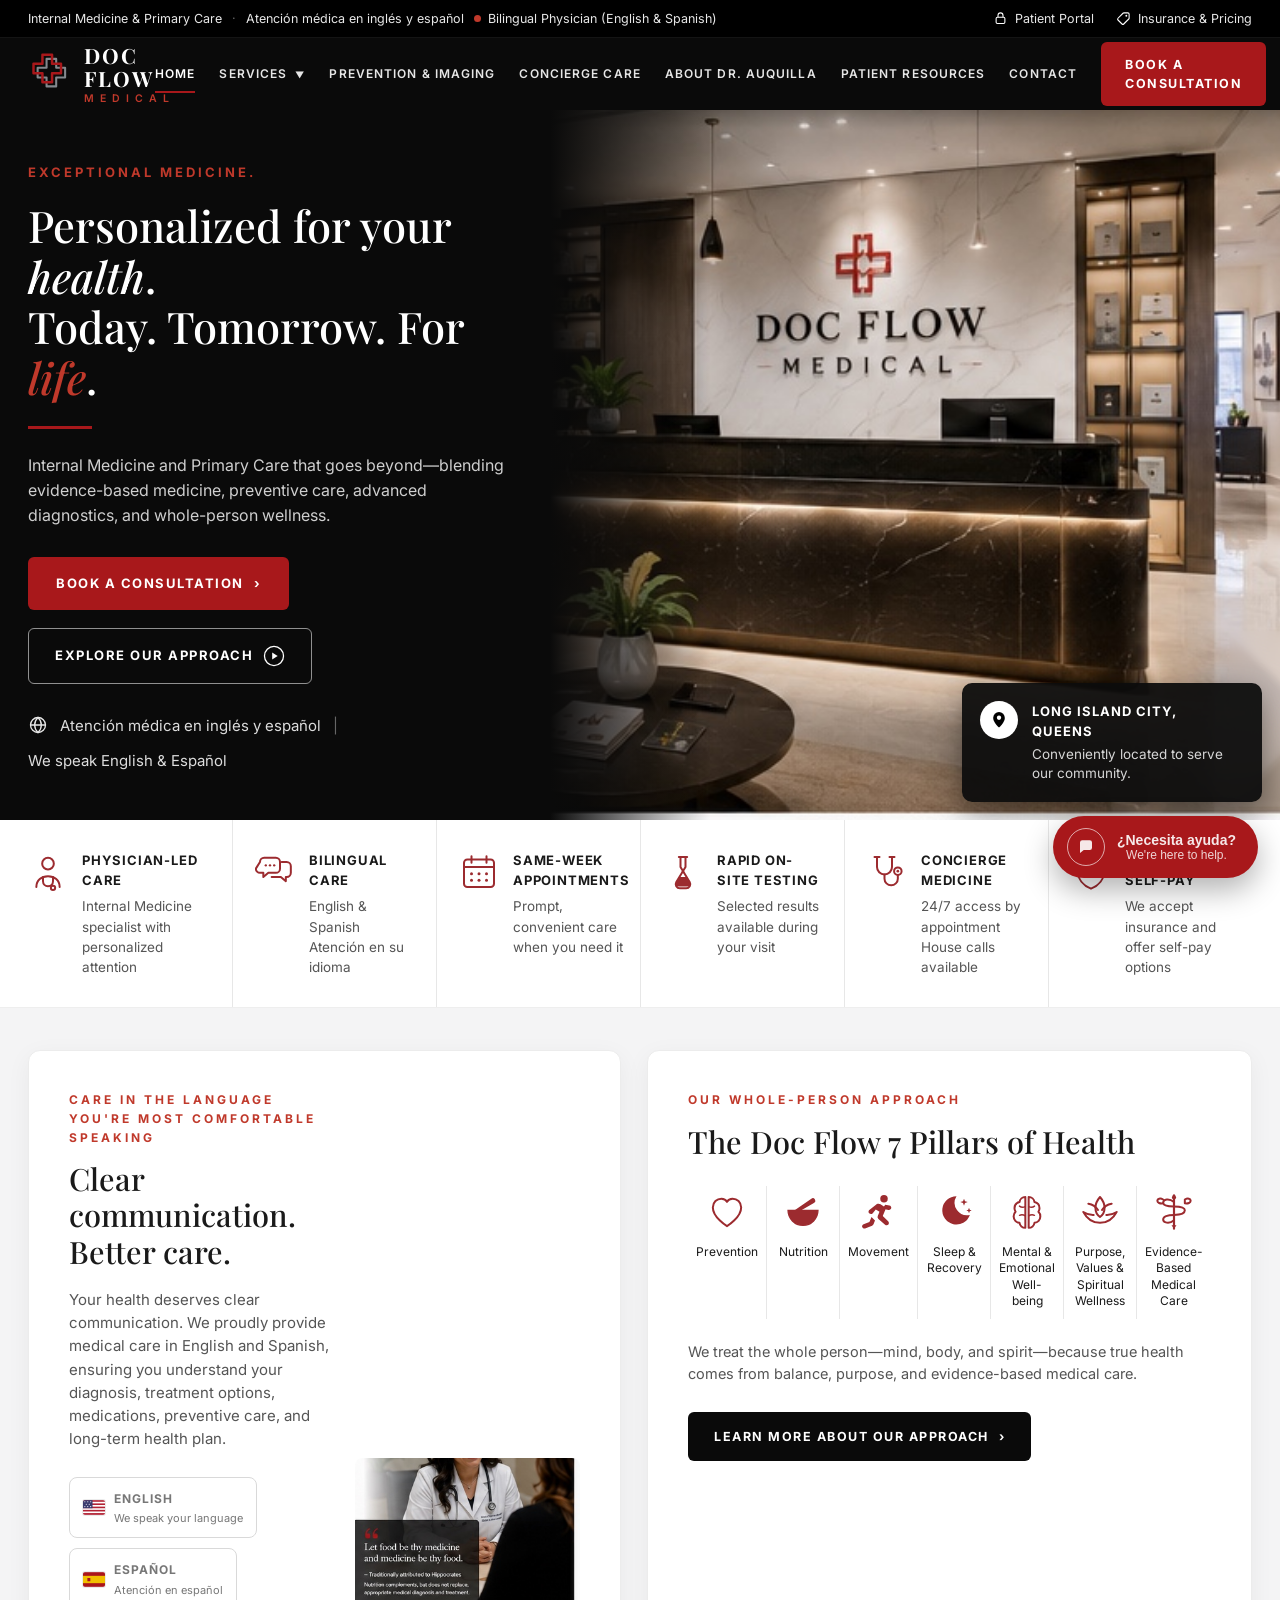
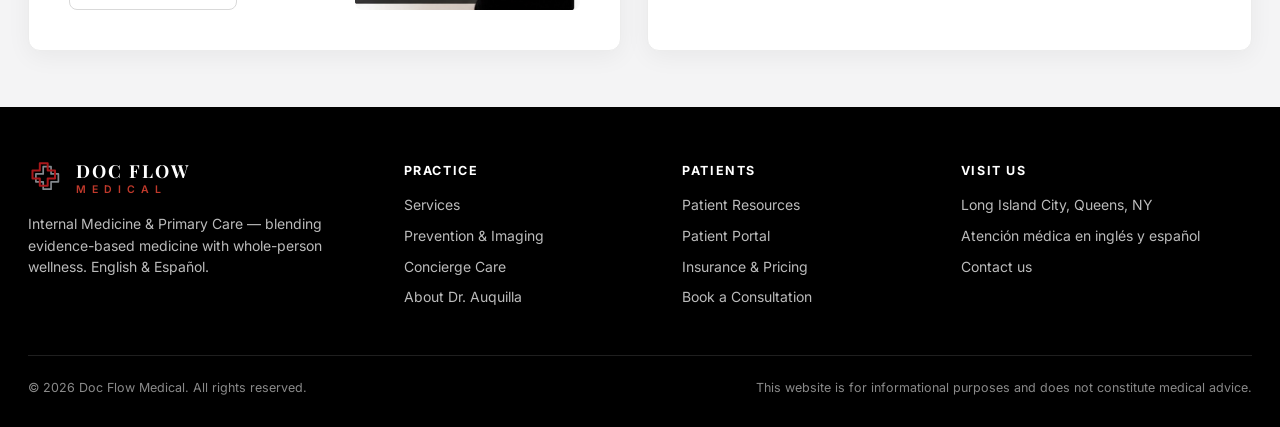
==== index.html @ 83863604 "Doc Flow Medical website: homepage, 6 inner pages, SVG/PNG assets, render.yaml Co-Authored-By: Claud" ====
<!DOCTYPE html>
<html lang="en">
<head>
  <meta charset="UTF-8">
  <meta name="viewport" content="width=device-width, initial-scale=1.0">
  <title>Doc Flow Medical — Internal Medicine &amp; Primary Care | Long Island City, Queens</title>
  <meta name="description" content="Internal Medicine and Primary Care that goes beyond — blending evidence-based medicine, preventive care, advanced diagnostics, and whole-person wellness. English & Español.">
  <link rel="icon" type="image/svg+xml" href="assets/logo-mark.svg">
  <link rel="preconnect" href="https://fonts.googleapis.com">
  <link rel="preconnect" href="https://fonts.gstatic.com" crossorigin>
  <link href="https://fonts.googleapis.com/css2?family=Playfair+Display:ital,wght@0,500;0,600;0,700;1,500;1,600&family=Inter:wght@400;500;600;700&display=swap" rel="stylesheet">
  <link rel="stylesheet" href="css/styles.css">
</head>
<body>

  <!-- Utility bar -->
  <div class="utility-bar">
    <div class="container">
      <div class="utility-left">
        <span>Internal Medicine &amp; Primary Care</span>
        <span class="dot-sep">·</span>
        <span>Atención médica en inglés y español</span>
        <span class="badge-dot">Bilingual Physician (English &amp; Spanish)</span>
      </div>
      <div class="utility-right">
        <a href="patient-resources.html"><img src="assets/ui/icon-lock.svg" alt=""> Patient Portal</a>
        <a href="patient-resources.html#insurance"><img src="assets/ui/icon-tag.svg" alt=""> Insurance &amp; Pricing</a>
      </div>
    </div>
  </div>

  <!-- Header -->
  <header class="site-header">
    <div class="container">
      <a class="brand" href="index.html">
        <img src="assets/logo-mark.svg" alt="Doc Flow Medical logo">
        <span class="brand-text">
          <span class="brand-name">DOC FLOW</span>
          <span class="brand-sub">MEDICAL</span>
        </span>
      </a>
      <nav class="main-nav">
        <a href="index.html" class="active">Home</a>
        <a href="services.html">Services <span class="caret">▼</span></a>
        <a href="prevention-imaging.html">Prevention &amp; Imaging</a>
        <a href="concierge-care.html">Concierge Care</a>
        <a href="about.html">About Dr. Auquilla</a>
        <a href="patient-resources.html">Patient Resources</a>
        <a href="contact.html">Contact</a>
      </nav>
      <a href="contact.html" class="btn btn-red btn-nav">Book a Consultation</a>
      <button class="nav-toggle" aria-label="Menu">☰</button>
    </div>
  </header>

  <!-- Hero -->
  <section class="hero">
    <div class="hero-inner">
      <div class="hero-copy">
        <p class="eyebrow">Exceptional Medicine.</p>
        <h1>Personalized for your<br><em>health</em>.<br>Today. Tomorrow. For <span class="accent">life</span>.</h1>
        <div class="hero-rule"></div>
        <p class="hero-sub">Internal Medicine and Primary Care that goes beyond—blending evidence-based medicine, preventive care, advanced diagnostics, and whole-person wellness.</p>
        <div class="hero-ctas">
          <a href="contact.html" class="btn btn-red">Book a Consultation <span>›</span></a>
          <a href="about.html" class="btn btn-outline">Explore Our Approach <img src="assets/ui/icon-play.svg" alt=""></a>
        </div>
        <div class="hero-lang">
          <img src="assets/ui/icon-globe.svg" alt="">
          <span>Atención médica en inglés y español</span>
          <span class="bar">|</span>
          <span>We speak English &amp; Español</span>
        </div>
      </div>
      <div class="hero-media">
        <img class="hero-photo" src="assets/img/hero-lobby.png" alt="Doc Flow Medical office lobby in Long Island City">
        <div class="location-card">
          <span class="pin"><img src="assets/ui/icon-pin.svg" alt=""></span>
          <span>
            <strong>Long Island City, Queens</strong>
            <p>Conveniently located to serve our community.</p>
          </span>
        </div>
      </div>
    </div>
  </section>

  <!-- Feature strip -->
  <section class="features">
    <div class="container">
      <div class="feature">
        <img src="assets/icons/icon-physician.svg" alt="">
        <div><h3>Physician-Led Care</h3><p>Internal Medicine specialist with personalized attention</p></div>
      </div>
      <div class="feature">
        <img src="assets/icons/icon-bilingual.svg" alt="">
        <div><h3>Bilingual Care</h3><p>English &amp; Spanish<br>Atención en su idioma</p></div>
      </div>
      <div class="feature">
        <img src="assets/icons/icon-calendar.svg" alt="">
        <div><h3>Same-Week Appointments</h3><p>Prompt, convenient care when you need it</p></div>
      </div>
      <div class="feature">
        <img src="assets/icons/icon-flask.svg" alt="">
        <div><h3>Rapid On-Site Testing</h3><p>Selected results available during your visit</p></div>
      </div>
      <div class="feature">
        <img src="assets/icons/icon-concierge.svg" alt="">
        <div><h3>Concierge Medicine</h3><p>24/7 access by appointment<br>House calls available</p></div>
      </div>
      <div class="feature">
        <img src="assets/icons/icon-shield.svg" alt="">
        <div><h3>Insurance &amp; Self-Pay</h3><p>We accept insurance and offer self-pay options</p></div>
      </div>
    </div>
  </section>

  <!-- Cards -->
  <section class="cards">
    <div class="container">

      <div class="card card-lang">
        <div class="col-text">
          <p class="eyebrow">Care in the Language You're Most Comfortable Speaking</p>
          <h2>Clear communication.<br>Better care.</h2>
          <p class="lead">Your health deserves clear communication. We proudly provide medical care in English and Spanish, ensuring you understand your diagnosis, treatment options, medications, preventive care, and long-term health plan.</p>
          <div class="lang-buttons">
            <a class="lang-btn" href="contact.html">
              <img src="assets/flags/flag-us.svg" alt="US flag">
              <span><strong>English</strong><span>We speak your language</span></span>
            </a>
            <a class="lang-btn" href="contact.html">
              <img src="assets/flags/flag-es.svg" alt="Spanish flag">
              <span><strong>Español</strong><span>Atención en español</span></span>
            </a>
          </div>
        </div>
        <div class="col-media">
          <img src="assets/img/consultation.png" alt="Bilingual physician consulting with a patient — “Let food be thy medicine and medicine be thy food.”">
        </div>
      </div>

      <div class="card card-pillars">
        <p class="eyebrow">Our Whole-Person Approach</p>
        <h2>The Doc Flow 7 Pillars of Health</h2>
        <div class="pillars-row">
          <div class="pillar"><img src="assets/pillars/pillar-prevention.svg" alt=""><span>Prevention</span></div>
          <div class="pillar"><img src="assets/pillars/pillar-nutrition.svg" alt=""><span>Nutrition</span></div>
          <div class="pillar"><img src="assets/pillars/pillar-movement.svg" alt=""><span>Movement</span></div>
          <div class="pillar"><img src="assets/pillars/pillar-sleep.svg" alt=""><span>Sleep &amp; Recovery</span></div>
          <div class="pillar"><img src="assets/pillars/pillar-mental.svg" alt=""><span>Mental &amp; Emotional Well-being</span></div>
          <div class="pillar"><img src="assets/pillars/pillar-purpose.svg" alt=""><span>Purpose, Values &amp; Spiritual Wellness</span></div>
          <div class="pillar"><img src="assets/pillars/pillar-evidence.svg" alt=""><span>Evidence-Based Medical Care</span></div>
        </div>
        <p class="body">We treat the whole person—mind, body, and spirit—because true health comes from balance, purpose, and evidence-based medical care.</p>
        <a href="about.html" class="btn btn-dark">Learn More About Our Approach <span>›</span></a>
      </div>

    </div>
  </section>

  <!-- Footer -->
  <footer class="site-footer">
    <div class="container">
      <div class="footer-grid">
        <div>
          <a class="brand" href="index.html" style="margin-bottom:16px">
            <img src="assets/logo-mark.svg" alt="" style="width:36px;height:36px">
            <span class="brand-text">
              <span class="brand-name">DOC FLOW</span>
              <span class="brand-sub">MEDICAL</span>
            </span>
          </a>
          <p style="margin-top:14px;max-width:300px">Internal Medicine &amp; Primary Care — blending evidence-based medicine with whole-person wellness. English &amp; Español.</p>
        </div>
        <div>
          <h4>Practice</h4>
          <ul>
            <li><a href="services.html">Services</a></li>
            <li><a href="prevention-imaging.html">Prevention &amp; Imaging</a></li>
            <li><a href="concierge-care.html">Concierge Care</a></li>
            <li><a href="about.html">About Dr. Auquilla</a></li>
          </ul>
        </div>
        <div>
          <h4>Patients</h4>
          <ul>
            <li><a href="patient-resources.html">Patient Resources</a></li>
            <li><a href="patient-resources.html">Patient Portal</a></li>
            <li><a href="patient-resources.html#insurance">Insurance &amp; Pricing</a></li>
            <li><a href="contact.html">Book a Consultation</a></li>
          </ul>
        </div>
        <div>
          <h4>Visit Us</h4>
          <ul>
            <li>Long Island City, Queens, NY</li>
            <li>Atención médica en inglés y español</li>
            <li><a href="contact.html">Contact us</a></li>
          </ul>
        </div>
      </div>
      <div class="footer-note">
        <span>© 2026 Doc Flow Medical. All rights reserved.</span>
        <span>This website is for informational purposes and does not constitute medical advice.</span>
      </div>
    </div>
  </footer>

  <!-- Chat widget -->
  <button class="chat-widget" aria-label="Chat with us">
    <span class="bubble"><img src="assets/ui/icon-chat.svg" alt=""></span>
    <span><strong>¿Necesita ayuda?</strong><span>We're here to help.</span></span>
  </button>

  <script src="js/main.js"></script>
</body>
</html>
---- css/styles.css ----
/* ============ Doc Flow Medical ============ */
:root {
  --red: #a8181b;
  --red-bright: #c0392b;
  --red-deep: #8e1518;
  --crimson: #9c2b2f;
  --black: #0a0a0a;
  --ink: #1a1a1a;
  --gray-700: #444;
  --gray-600: #555;
  --gray-500: #777;
  --gray-300: #d9d9d9;
  --gray-100: #f4f4f5;
  --white: #ffffff;
  --serif: "Playfair Display", Georgia, "Times New Roman", serif;
  --sans: "Inter", "Helvetica Neue", Arial, sans-serif;
}

* { margin: 0; padding: 0; box-sizing: border-box; }
html { scroll-behavior: smooth; }
body { font-family: var(--sans); color: var(--ink); background: var(--white); font-size: 16px; line-height: 1.55; }
img { display: block; max-width: 100%; }
a { text-decoration: none; color: inherit; }
ul { list-style: none; }
.container { max-width: 1480px; margin: 0 auto; padding: 0 28px; }

/* ---------- Utility bar ---------- */
.utility-bar { background: #000; color: #e8e8e8; font-size: 12.5px; border-bottom: 1px solid rgba(255,255,255,.08); }
.utility-bar .container { display: flex; justify-content: space-between; align-items: center; min-height: 37px; gap: 16px; }
.utility-left { display: flex; align-items: center; gap: 10px; flex-wrap: wrap; }
.utility-left .dot-sep { color: #666; }
.badge-dot { display: inline-flex; align-items: center; gap: 7px; }
.badge-dot::before { content: ""; width: 7px; height: 7px; border-radius: 50%; background: var(--red-bright); }
.utility-right { display: flex; align-items: center; gap: 22px; white-space: nowrap; }
.utility-right a { display: inline-flex; align-items: center; gap: 7px; color: #e8e8e8; }
.utility-right a:hover { color: #fff; }
.utility-right img, .utility-left img { width: 15px; height: 15px; filter: invert(1); }

/* ---------- Header / nav ---------- */
.site-header { background: var(--black); color: #fff; position: sticky; top: 0; z-index: 100; }
.site-header .container { display: flex; align-items: center; justify-content: space-between; gap: 24px; min-height: 72px; }
.brand { display: flex; align-items: center; gap: 12px; }
.brand img { width: 44px; height: 44px; }
.brand-text { line-height: 1.1; }
.brand-name { display: block; font-family: var(--serif); font-weight: 700; font-size: 21px; letter-spacing: 2px; color: #fff; }
.brand-sub { display: block; font-size: 10.5px; letter-spacing: 6px; color: var(--red-bright); font-weight: 600; margin-top: 3px; }
.main-nav { display: flex; align-items: center; gap: 24px; }
.main-nav a { font-size: 12px; font-weight: 600; letter-spacing: 1.1px; color: #e6e6e6; text-transform: uppercase; padding: 8px 0; position: relative; white-space: nowrap; }
.main-nav a:hover { color: #fff; }
.main-nav a.active { color: #fff; }
.main-nav a.active::after { content: ""; position: absolute; left: 0; right: 0; bottom: -2px; height: 2.5px; background: var(--red); }
.main-nav .caret { font-size: 9px; margin-left: 4px; }
.btn { display: inline-flex; align-items: center; justify-content: center; gap: 10px; font-family: var(--sans); font-weight: 700; letter-spacing: 1.5px; text-transform: uppercase; font-size: 13px; cursor: pointer; border: none; transition: background .18s, color .18s, border-color .18s; }
.btn-red { background: var(--red); color: #fff; padding: 16px 28px; border-radius: 6px; }
.btn-red:hover { background: var(--red-deep); }
.btn-nav { padding: 13px 24px; border-radius: 6px; font-size: 12.5px; }
.nav-toggle { display: none; background: none; border: 0; color: #fff; font-size: 26px; cursor: pointer; }

/* ---------- Hero ---------- */
.hero { background: var(--black); color: #fff; position: relative; overflow: hidden; }
.hero-inner { display: grid; grid-template-columns: minmax(430px, 43%) 1fr; align-items: stretch; }
.hero-copy { padding: 52px 20px 48px 28px; max-width: 640px; margin-left: auto; width: 100%; }
.eyebrow { font-size: 13px; font-weight: 700; letter-spacing: 3px; color: var(--red-bright); text-transform: uppercase; margin-bottom: 18px; }
.hero h1 { font-family: var(--serif); font-weight: 500; font-size: clamp(34px, 3.4vw, 50px); line-height: 1.16; color: #fff; }
.hero h1 em { font-style: italic; }
.hero h1 .accent { color: var(--red-bright); font-style: italic; }
.hero-rule { width: 64px; height: 3px; background: var(--red); margin: 24px 0; }
.hero-sub { color: #cfcfcf; font-size: 16px; max-width: 480px; margin-bottom: 30px; }
.hero-ctas { display: flex; gap: 18px; flex-wrap: wrap; margin-bottom: 30px; }
.btn-outline { background: transparent; color: #fff; border: 1.5px solid rgba(255,255,255,.55); padding: 16px 26px; border-radius: 6px; }
.btn-outline:hover { border-color: #fff; background: rgba(255,255,255,.06); }
.btn-outline img { width: 22px; height: 22px; filter: invert(1); }
.hero-lang { display: flex; align-items: center; gap: 12px; color: #ddd; font-size: 15px; flex-wrap: wrap; }
.hero-lang img { width: 20px; height: 20px; filter: invert(1); opacity: .9; }
.hero-lang .bar { color: #666; }
.hero-media { position: relative; min-height: 430px; }
.hero-media img.hero-photo { position: absolute; inset: 0; width: 100%; height: 100%; object-fit: cover; object-position: center; }
.hero-media::before { content: ""; position: absolute; inset: 0; background: linear-gradient(90deg, var(--black) 0%, rgba(10,10,10,0) 22%); z-index: 1; }
.location-card { position: absolute; right: 18px; bottom: 18px; z-index: 2; background: rgba(12,12,12,.94); border-radius: 10px; padding: 18px 22px 18px 18px; display: flex; gap: 14px; align-items: flex-start; max-width: 300px; box-shadow: 0 10px 30px rgba(0,0,0,.45); }
.location-card .pin { width: 38px; height: 38px; background: #fff; border-radius: 50%; display: flex; align-items: center; justify-content: center; flex: 0 0 auto; }
.location-card .pin img { width: 20px; height: 20px; }
.location-card strong { display: block; font-size: 13px; letter-spacing: 1px; text-transform: uppercase; margin-bottom: 4px; }
.location-card p { font-size: 13.5px; color: #d6d6d6; line-height: 1.45; }

/* ---------- Feature strip ---------- */
.features { background: var(--white); border-bottom: 1px solid #eee; }
.features .container { display: grid; grid-template-columns: repeat(6, 1fr); }
.feature { display: flex; gap: 14px; align-items: flex-start; padding: 30px 22px; border-left: 1px solid #e7e7e7; }
.feature:first-child { border-left: 0; padding-left: 0; }
.feature img { width: 40px; height: 40px; flex: 0 0 auto; margin-top: 2px; }
.feature h3 { font-size: 13px; font-weight: 700; letter-spacing: .8px; text-transform: uppercase; margin-bottom: 6px; color: var(--ink); }
.feature p { font-size: 13.5px; color: var(--gray-600); line-height: 1.5; }

/* ---------- Cards section ---------- */
.cards { background: var(--gray-100); padding: 42px 0 56px; }
.cards .container { display: grid; grid-template-columns: 1fr 1.02fr; gap: 26px; align-items: stretch; }
.card { background: #fff; border-radius: 12px; border: 1px solid #ececec; box-shadow: 0 6px 24px rgba(0,0,0,.05); padding: 40px; position: relative; overflow: hidden; }
.card .eyebrow { font-size: 12px; margin-bottom: 14px; }
.card h2 { font-family: var(--serif); font-weight: 500; font-size: clamp(26px, 2.4vw, 36px); line-height: 1.18; margin-bottom: 18px; }
.card p.lead { color: var(--gray-600); font-size: 15px; max-width: 340px; }

/* language card */
.card-lang { display: grid; grid-template-columns: 1.15fr 44%; gap: 22px; }
.card-lang .col-text { display: flex; flex-direction: column; }
.lang-buttons { display: flex; gap: 10px; margin-top: auto; padding-top: 26px; flex-wrap: wrap; }
.lang-btn { display: inline-flex; align-items: center; gap: 9px; border: 1px solid var(--gray-300); border-radius: 8px; padding: 10px 13px; background: #fff; }
.lang-btn:hover { border-color: var(--gray-500); }
.lang-btn img { width: 22px; height: 15px; border-radius: 2px; box-shadow: 0 0 0 1px rgba(0,0,0,.08); }
.lang-btn strong { display: block; font-size: 12px; letter-spacing: 1px; text-transform: uppercase; }
.lang-btn span { display: block; font-size: 11px; color: var(--gray-500); margin-top: 2px; }
.card-lang .col-media { position: relative; display: flex; align-items: flex-end; }
.card-lang .col-media > img { width: 100%; height: auto; border-radius: 8px; }
.quote-card { position: absolute; left: -34px; bottom: 8px; right: 26px; background: rgba(10,10,10,.95); color: #fff; border-radius: 10px; padding: 22px 24px; z-index: 2; box-shadow: 0 12px 30px rgba(0,0,0,.35); }
.quote-card img.q { width: 30px; height: 20px; margin-bottom: 10px; }
.quote-card .quote { font-family: var(--serif); font-size: 18.5px; line-height: 1.35; margin-bottom: 12px; }
.quote-card .attr { font-size: 12.5px; color: #cfcfcf; padding-bottom: 10px; margin-bottom: 10px; border-bottom: 1px solid rgba(255,255,255,.15); }
.quote-card .note { font-size: 11.5px; color: #b9b9b9; line-height: 1.5; }

/* pillars card */
.pillars-row { display: grid; grid-template-columns: repeat(7, 1fr); margin: 26px 0 22px; }
.pillar { text-align: center; padding: 6px 8px 10px; border-left: 1px solid #e7e7e7; }
.pillar:first-child { border-left: 0; }
.pillar img { width: 40px; height: 40px; margin: 0 auto 12px; }
.pillar span { display: block; font-size: 12px; color: var(--ink); line-height: 1.35; }
.card-pillars .body { color: var(--gray-600); font-size: 14.5px; max-width: 560px; margin-bottom: 26px; }
.btn-dark { background: var(--black); color: #fff; padding: 15px 26px; border-radius: 6px; font-size: 12.5px; }
.btn-dark:hover { background: #222; }

/* ---------- Generic inner-page hero ---------- */
.page-hero { background: var(--black); color: #fff; padding: 70px 0 60px; }
.page-hero h1 { font-family: var(--serif); font-weight: 500; font-size: clamp(34px, 4vw, 52px); }
.page-hero .hero-rule { margin: 22px 0 0; }
.page-body { padding: 60px 0 80px; }
.page-body .container { max-width: 900px; }
.page-body h2 { font-family: var(--serif); font-weight: 600; font-size: 26px; margin: 34px 0 12px; }
.page-body p { color: var(--gray-700); margin-bottom: 14px; font-size: 16px; }
.page-body ul.checks { margin: 10px 0 18px; }
.page-body ul.checks li { padding-left: 26px; position: relative; margin-bottom: 9px; color: var(--gray-700); }
.page-body ul.checks li::before { content: "✓"; position: absolute; left: 0; color: var(--red); font-weight: 700; }
.page-cta { background: var(--gray-100); border-radius: 12px; padding: 34px; margin-top: 44px; display: flex; align-items: center; justify-content: space-between; gap: 22px; flex-wrap: wrap; }
.page-cta h3 { font-family: var(--serif); font-size: 24px; font-weight: 600; }

/* ---------- Footer ---------- */
.site-footer { background: #000; color: #bbb; padding: 54px 0 30px; font-size: 14px; }
.footer-grid { display: grid; grid-template-columns: 1.4fr 1fr 1fr 1.2fr; gap: 36px; margin-bottom: 38px; }
.site-footer .brand-name { font-size: 18px; }
.site-footer h4 { color: #fff; font-size: 12.5px; letter-spacing: 1.6px; text-transform: uppercase; margin-bottom: 14px; }
.site-footer li { margin-bottom: 9px; }
.site-footer a:hover { color: #fff; }
.footer-note { border-top: 1px solid rgba(255,255,255,.12); padding-top: 22px; font-size: 12.5px; color: #8a8a8a; display: flex; justify-content: space-between; gap: 16px; flex-wrap: wrap; }

/* ---------- Chat widget ---------- */
.chat-widget { position: fixed; right: 22px; bottom: 22px; background: var(--red); color: #fff; border-radius: 999px; padding: 12px 22px 12px 14px; display: flex; align-items: center; gap: 12px; box-shadow: 0 12px 30px rgba(0,0,0,.3); z-index: 200; cursor: pointer; border: none; }
.chat-widget .bubble { width: 38px; height: 38px; border-radius: 50%; border: 1.5px solid rgba(255,255,255,.7); display: flex; align-items: center; justify-content: center; }
.chat-widget .bubble img { width: 18px; height: 18px; }
.chat-widget strong { display: block; font-size: 14px; }
.chat-widget span { display: block; font-size: 12px; opacity: .9; }

/* ---------- Responsive ---------- */
@media (max-width: 1200px) {
  .main-nav { gap: 18px; }
  .features .container { grid-template-columns: repeat(3, 1fr); }
  .feature:nth-child(4) { border-left: 0; padding-left: 0; }
  .cards .container { grid-template-columns: 1fr; }
}
@media (max-width: 900px) {
  .hero-inner { grid-template-columns: 1fr; }
  .hero-copy { padding: 48px 28px; margin: 0; }
  .hero-media { min-height: 340px; }
  .hero-media::before { background: linear-gradient(180deg, var(--black) 0%, rgba(10,10,10,0) 20%); }
  .main-nav, .site-header .btn-nav { display: none; }
  .nav-toggle { display: block; }
  .main-nav.open { display: flex; position: absolute; top: 100%; left: 0; right: 0; background: #000; flex-direction: column; padding: 18px 28px 26px; gap: 16px; border-top: 1px solid rgba(255,255,255,.1); }
  .features .container { grid-template-columns: 1fr 1fr; }
  .feature { border-left: 0; padding-left: 0; }
  .card-lang { grid-template-columns: 1fr; }
  .quote-card { left: 14px; right: 14px; }
  .pillars-row { grid-template-columns: repeat(4, 1fr); row-gap: 18px; }
  .pillar:nth-child(5) { border-left: 0; }
  .footer-grid { grid-template-columns: 1fr 1fr; }
  .utility-left { display: none; }
}
@media (max-width: 560px) {
  .features .container { grid-template-columns: 1fr; }
  .pillars-row { grid-template-columns: repeat(2, 1fr); }
  .pillar:nth-child(odd) { border-left: 0; }
  .footer-grid { grid-template-columns: 1fr; }
}
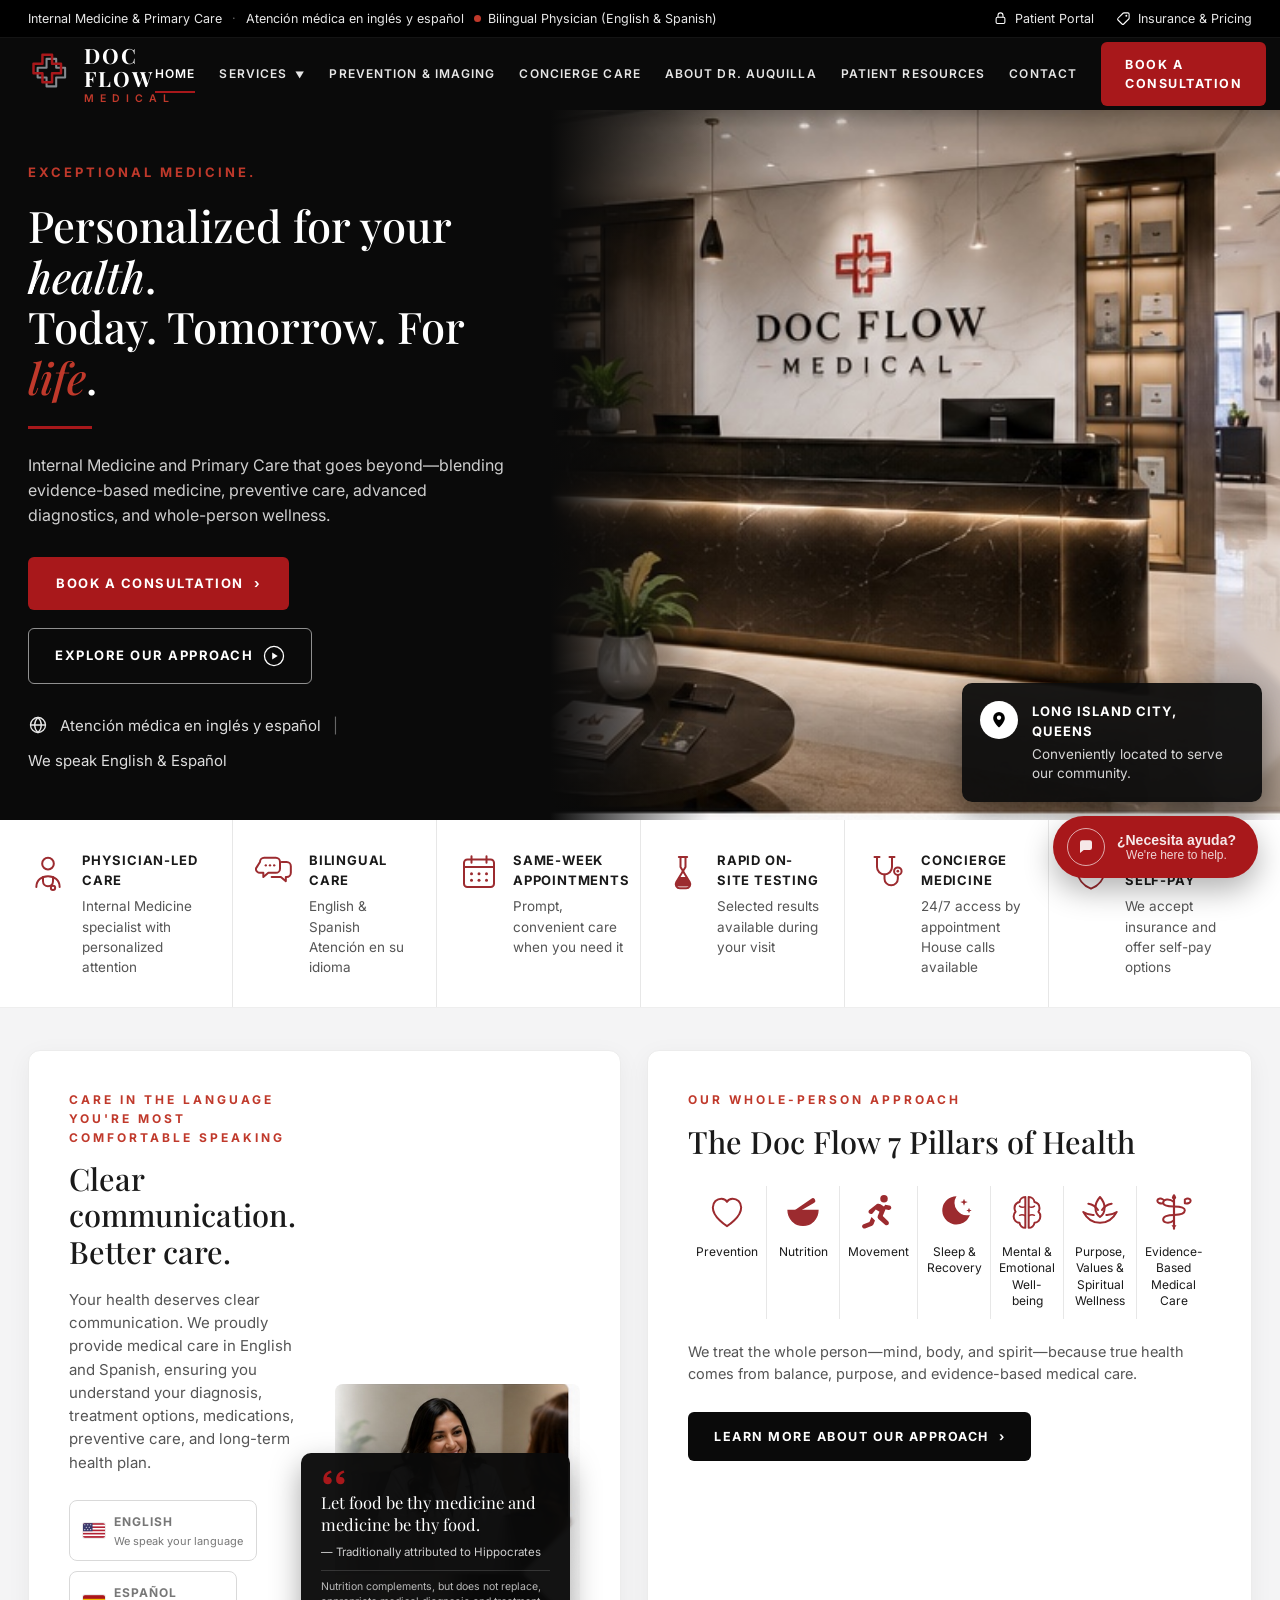
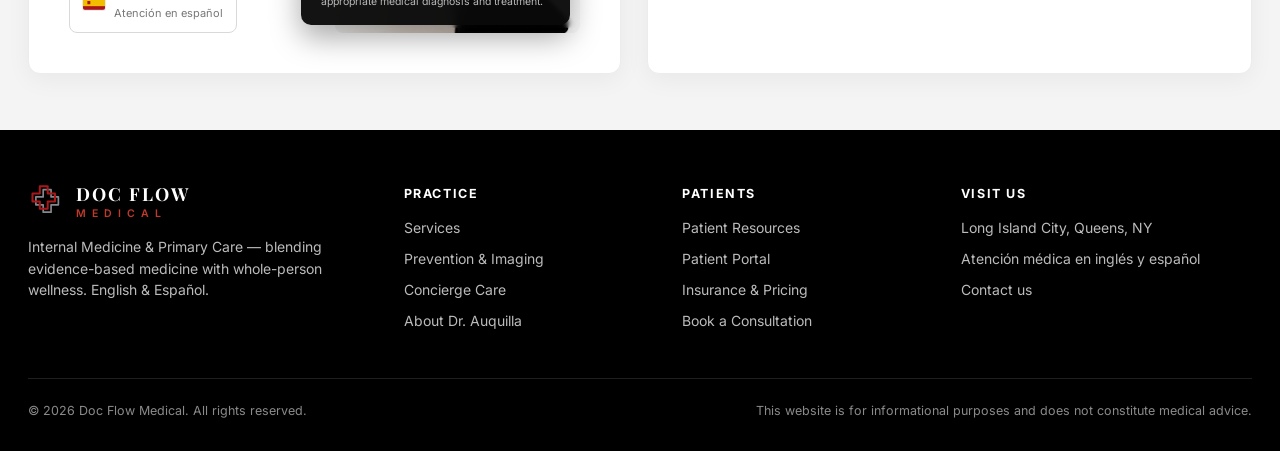
==== commit 895b4e9a: "Recrop consultation photo to show doctor's face; rebuild quote card as HTML overlay Co-Authored-By: " ====
--- a/index.html
+++ b/index.html
@@ -136,7 +136,13 @@
           </div>
         </div>
         <div class="col-media">
-          <img src="assets/img/consultation.png" alt="Bilingual physician consulting with a patient — “Let food be thy medicine and medicine be thy food.”">
+          <img src="assets/img/consultation.png" alt="Bilingual physician consulting with a patient">
+          <div class="quote-card">
+            <img class="q" src="assets/ui/icon-quote.svg" alt="">
+            <p class="quote">Let food be thy medicine and medicine be thy food.</p>
+            <p class="attr">— Traditionally attributed to Hippocrates</p>
+            <p class="note">Nutrition complements, but does not replace, appropriate medical diagnosis and treatment.</p>
+          </div>
         </div>
       </div>
 
--- a/css/styles.css
+++ b/css/styles.css
@@ -100,7 +100,7 @@
 .card p.lead { color: var(--gray-600); font-size: 15px; max-width: 340px; }
 
 /* language card */
-.card-lang { display: grid; grid-template-columns: 1.15fr 44%; gap: 22px; }
+.card-lang { display: grid; grid-template-columns: 1fr 48%; gap: 22px; }
 .card-lang .col-text { display: flex; flex-direction: column; }
 .lang-buttons { display: flex; gap: 10px; margin-top: auto; padding-top: 26px; flex-wrap: wrap; }
 .lang-btn { display: inline-flex; align-items: center; gap: 9px; border: 1px solid var(--gray-300); border-radius: 8px; padding: 10px 13px; background: #fff; }
@@ -110,11 +110,11 @@
 .lang-btn span { display: block; font-size: 11px; color: var(--gray-500); margin-top: 2px; }
 .card-lang .col-media { position: relative; display: flex; align-items: flex-end; }
 .card-lang .col-media > img { width: 100%; height: auto; border-radius: 8px; }
-.quote-card { position: absolute; left: -34px; bottom: 8px; right: 26px; background: rgba(10,10,10,.95); color: #fff; border-radius: 10px; padding: 22px 24px; z-index: 2; box-shadow: 0 12px 30px rgba(0,0,0,.35); }
-.quote-card img.q { width: 30px; height: 20px; margin-bottom: 10px; }
-.quote-card .quote { font-family: var(--serif); font-size: 18.5px; line-height: 1.35; margin-bottom: 12px; }
-.quote-card .attr { font-size: 12.5px; color: #cfcfcf; padding-bottom: 10px; margin-bottom: 10px; border-bottom: 1px solid rgba(255,255,255,.15); }
-.quote-card .note { font-size: 11.5px; color: #b9b9b9; line-height: 1.5; }
+.quote-card { position: absolute; left: -34px; bottom: 8px; right: 10px; background: rgba(10,10,10,.96); color: #fff; border-radius: 10px; padding: 16px 20px; z-index: 2; box-shadow: 0 12px 30px rgba(0,0,0,.35); }
+.quote-card img.q { width: 26px; height: 17px; margin-bottom: 6px; }
+.quote-card .quote { font-family: var(--serif); font-size: 16.5px; line-height: 1.32; margin-bottom: 8px; }
+.quote-card .attr { font-size: 11.5px; color: #cfcfcf; padding-bottom: 8px; margin-bottom: 8px; border-bottom: 1px solid rgba(255,255,255,.15); }
+.quote-card .note { font-size: 10.5px; color: #b9b9b9; line-height: 1.45; }
 
 /* pillars card */
 .pillars-row { display: grid; grid-template-columns: repeat(7, 1fr); margin: 26px 0 22px; }
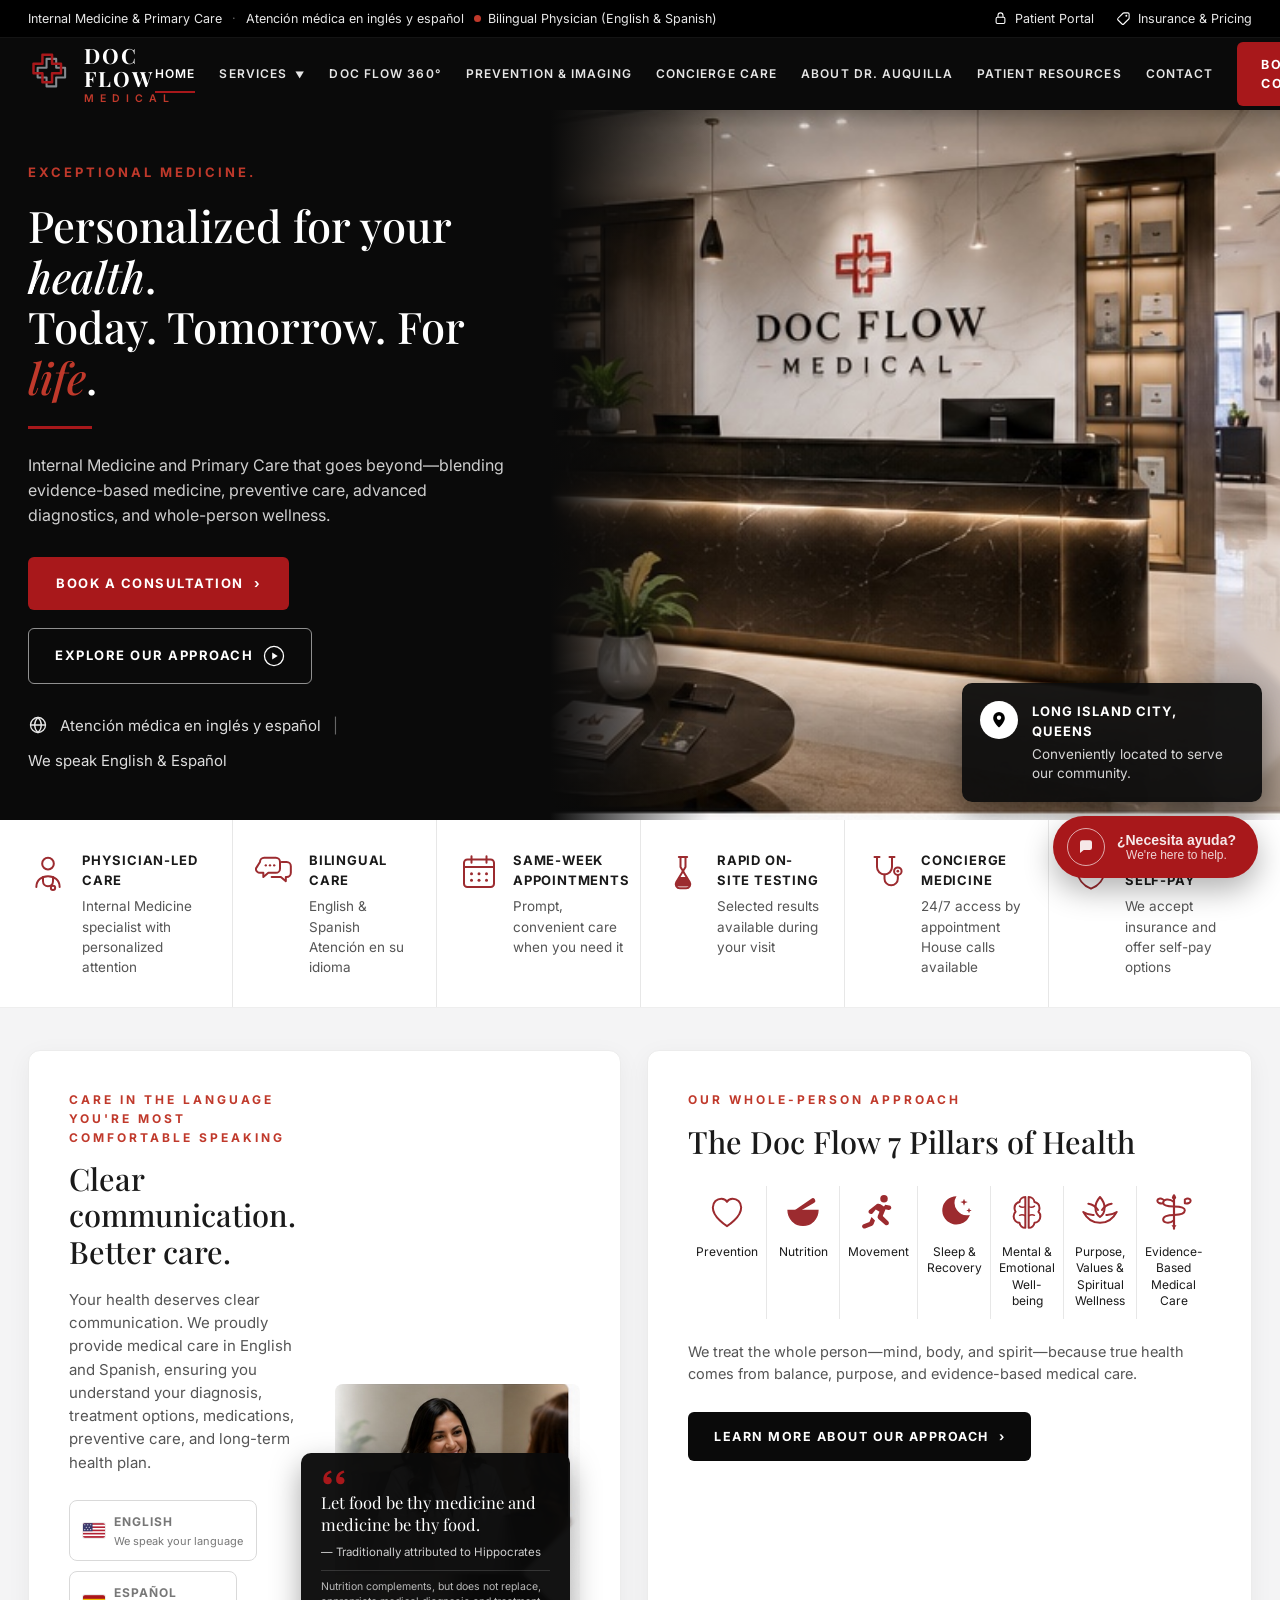
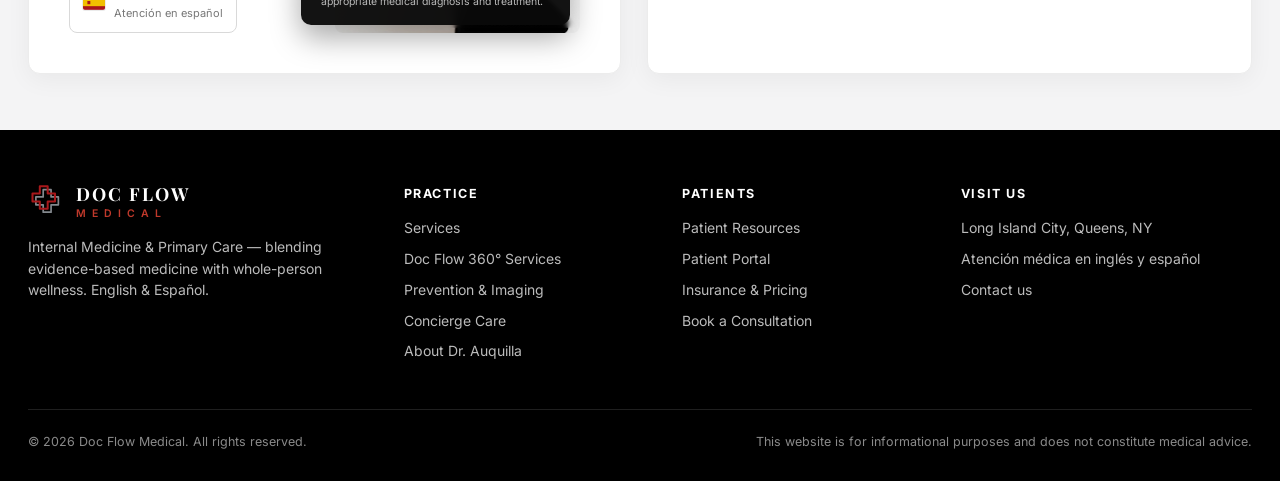
==== commit ff29a461: "Add Doc Flow 360° services & pricing page with patient intake form - All 8 service categories with u" ====
--- a/index.html
+++ b/index.html
@@ -42,6 +42,7 @@
       <nav class="main-nav">
         <a href="index.html" class="active">Home</a>
         <a href="services.html">Services <span class="caret">▼</span></a>
+        <a href="doc-flow-360.html">Doc Flow 360°</a>
         <a href="prevention-imaging.html">Prevention &amp; Imaging</a>
         <a href="concierge-care.html">Concierge Care</a>
         <a href="about.html">About Dr. Auquilla</a>
@@ -183,6 +184,7 @@
           <h4>Practice</h4>
           <ul>
             <li><a href="services.html">Services</a></li>
+            <li><a href="doc-flow-360.html">Doc Flow 360° Services</a></li>
             <li><a href="prevention-imaging.html">Prevention &amp; Imaging</a></li>
             <li><a href="concierge-care.html">Concierge Care</a></li>
             <li><a href="about.html">About Dr. Auquilla</a></li>
--- a/css/styles.css
+++ b/css/styles.css
@@ -186,3 +186,74 @@
   .pillar:nth-child(odd) { border-left: 0; }
   .footer-grid { grid-template-columns: 1fr; }
 }
+
+/* ---------- Doc Flow 360 services page ---------- */
+.s360-hero { background: var(--black); color: #fff; padding: 60px 0 52px; }
+.s360-hero .container { display: flex; justify-content: space-between; align-items: flex-end; gap: 30px; flex-wrap: wrap; }
+.s360-hero h1 { font-family: var(--serif); font-weight: 500; font-size: clamp(34px, 4vw, 52px); }
+.s360-hero .tagline { font-family: var(--serif); font-style: italic; font-size: 19px; color: #ddd; margin-top: 10px; }
+.s360-hero .self-pay { text-align: right; }
+.s360-hero .self-pay .chip { display: inline-block; background: var(--red); color: #fff; font-weight: 700; letter-spacing: 1.5px; text-transform: uppercase; font-size: 12.5px; padding: 9px 16px; border-radius: 4px; margin-bottom: 10px; }
+.s360-hero .self-pay p { font-size: 13.5px; color: #cfcfcf; }
+.s360-section { background: var(--gray-100); padding: 46px 0 60px; }
+.s360-grid { display: grid; grid-template-columns: repeat(4, 1fr); gap: 18px; }
+.s360-card { background: #fff; border: 1px solid #ececec; border-radius: 12px; padding: 24px 22px; box-shadow: 0 4px 18px rgba(0,0,0,.04); display: flex; flex-direction: column; }
+.s360-head { display: flex; gap: 13px; align-items: center; margin-bottom: 14px; }
+.s360-badge { width: 52px; height: 52px; border-radius: 50%; background: var(--red); display: flex; align-items: center; justify-content: center; flex: 0 0 auto; }
+.s360-badge img { width: 30px; height: 30px; }
+.s360-head .deg { display: block; color: var(--red); font-weight: 700; font-size: 15px; }
+.s360-head h2 { font-size: 14.5px; font-weight: 700; text-transform: uppercase; letter-spacing: .4px; line-height: 1.25; }
+.s360-card > p.desc { font-size: 13.5px; color: var(--gray-600); line-height: 1.5; margin-bottom: 14px; }
+.s360-card .svc-label { color: var(--red); font-size: 12px; font-weight: 700; letter-spacing: 1px; text-transform: uppercase; border-bottom: 1px solid #e4e4e4; padding-bottom: 6px; margin-bottom: 4px; }
+.price-row { display: flex; justify-content: space-between; align-items: baseline; gap: 12px; padding: 8px 0; border-bottom: 1px solid #f0f0f0; }
+.price-row:last-of-type { border-bottom: 0; }
+.price-row .n { font-size: 13.5px; font-weight: 600; color: var(--ink); line-height: 1.3; }
+.price-row .n small { display: block; font-weight: 500; color: var(--gray-500); }
+.price-row .p { color: var(--red); font-weight: 700; font-size: 16px; white-space: nowrap; }
+.s360-card .incl { margin-top: auto; padding-top: 10px; font-size: 12px; color: var(--gray-500); line-height: 1.45; }
+.s360-lower { display: grid; grid-template-columns: 1fr 1.15fr; gap: 18px; margin-top: 18px; }
+.panel { background: #fff; border: 1px solid #ececec; border-radius: 12px; overflow: hidden; box-shadow: 0 4px 18px rgba(0,0,0,.04); display: flex; flex-direction: column; }
+.panel-head { background: var(--black); color: #fff; text-align: center; font-weight: 700; letter-spacing: 1.5px; text-transform: uppercase; font-size: 13px; padding: 12px; }
+.panel-sub { text-align: center; font-size: 12.5px; color: var(--gray-600); padding: 8px 16px 0; }
+.addons { display: grid; grid-template-columns: 1fr 1fr; gap: 2px 26px; padding: 16px 24px 8px; }
+.panel-foot { text-align: center; font-size: 12.5px; color: var(--gray-600); padding: 10px 16px 18px; margin-top: auto; }
+.tiers { display: grid; grid-template-columns: 1fr 1fr; gap: 0 26px; padding: 14px 24px 12px; }
+.tier h3 { color: var(--red); font-size: 13px; font-weight: 700; letter-spacing: .6px; text-transform: uppercase; text-align: center; }
+.tier .rate { text-align: center; font-size: 22px; font-weight: 700; margin: 4px 0 10px; }
+.tier .rate span { font-size: 12.5px; color: var(--gray-500); font-weight: 500; }
+.tier ul { font-size: 12.5px; color: var(--gray-700); }
+.tier li { padding-left: 14px; position: relative; margin-bottom: 6px; line-height: 1.4; }
+.tier li::before { content: "•"; position: absolute; left: 0; color: var(--red); }
+.member-banner { background: var(--red); color: #fff; text-align: center; font-size: 12.5px; font-weight: 700; letter-spacing: .5px; padding: 9px 14px; margin-top: auto; }
+.founding-note { text-align: center; font-size: 12.5px; color: var(--gray-600); padding: 10px 16px 12px; }
+.founding-note strong { color: var(--red); }
+.s360-disclaimer { margin-top: 22px; font-size: 12.5px; color: var(--gray-500); text-align: center; line-height: 1.55; }
+
+/* ---------- Intake form ---------- */
+.intake { background: #fff; padding: 56px 0 72px; }
+.intake .container { max-width: 880px; }
+.intake h2 { font-family: var(--serif); font-weight: 500; font-size: clamp(28px, 3vw, 38px); margin-bottom: 10px; }
+.intake .sub { color: var(--gray-600); margin-bottom: 30px; max-width: 640px; }
+.intake form { background: var(--gray-100); border: 1px solid #e8e8e8; border-radius: 14px; padding: 34px; }
+.form-grid { display: grid; grid-template-columns: 1fr 1fr; gap: 18px 22px; }
+.field { display: flex; flex-direction: column; gap: 6px; }
+.field.full { grid-column: 1 / -1; }
+.field label { font-size: 12.5px; font-weight: 700; letter-spacing: .6px; text-transform: uppercase; color: var(--ink); }
+.field label .req { color: var(--red); }
+.field input, .field select, .field textarea { font-family: var(--sans); font-size: 15px; color: var(--ink); background: #fff; border: 1px solid var(--gray-300); border-radius: 8px; padding: 12px 14px; }
+.field input:focus, .field select:focus, .field textarea:focus { outline: 2px solid rgba(168,24,27,.35); border-color: var(--red); }
+.field textarea { resize: vertical; min-height: 96px; }
+.radio-row { display: flex; gap: 18px; flex-wrap: wrap; padding-top: 4px; }
+.radio-row label { display: inline-flex; align-items: center; gap: 8px; font-size: 14px; font-weight: 500; text-transform: none; letter-spacing: 0; }
+.radio-row input { accent-color: var(--red); width: 16px; height: 16px; }
+.consent { display: flex; gap: 10px; align-items: flex-start; font-size: 13px; color: var(--gray-700); line-height: 1.5; }
+.consent input { margin-top: 3px; accent-color: var(--red); width: 16px; height: 16px; flex: 0 0 auto; }
+.form-actions { grid-column: 1 / -1; display: flex; align-items: center; justify-content: space-between; gap: 16px; flex-wrap: wrap; margin-top: 6px; }
+.form-note { font-size: 12px; color: var(--gray-500); max-width: 420px; line-height: 1.5; }
+@media (max-width: 1200px) { .s360-grid { grid-template-columns: repeat(2, 1fr); } .s360-lower { grid-template-columns: 1fr; } }
+@media (max-width: 700px) {
+  .s360-grid, .addons, .tiers { grid-template-columns: 1fr; }
+  .form-grid { grid-template-columns: 1fr; }
+  .s360-hero .self-pay { text-align: left; }
+  .intake form { padding: 24px 18px; }
+}
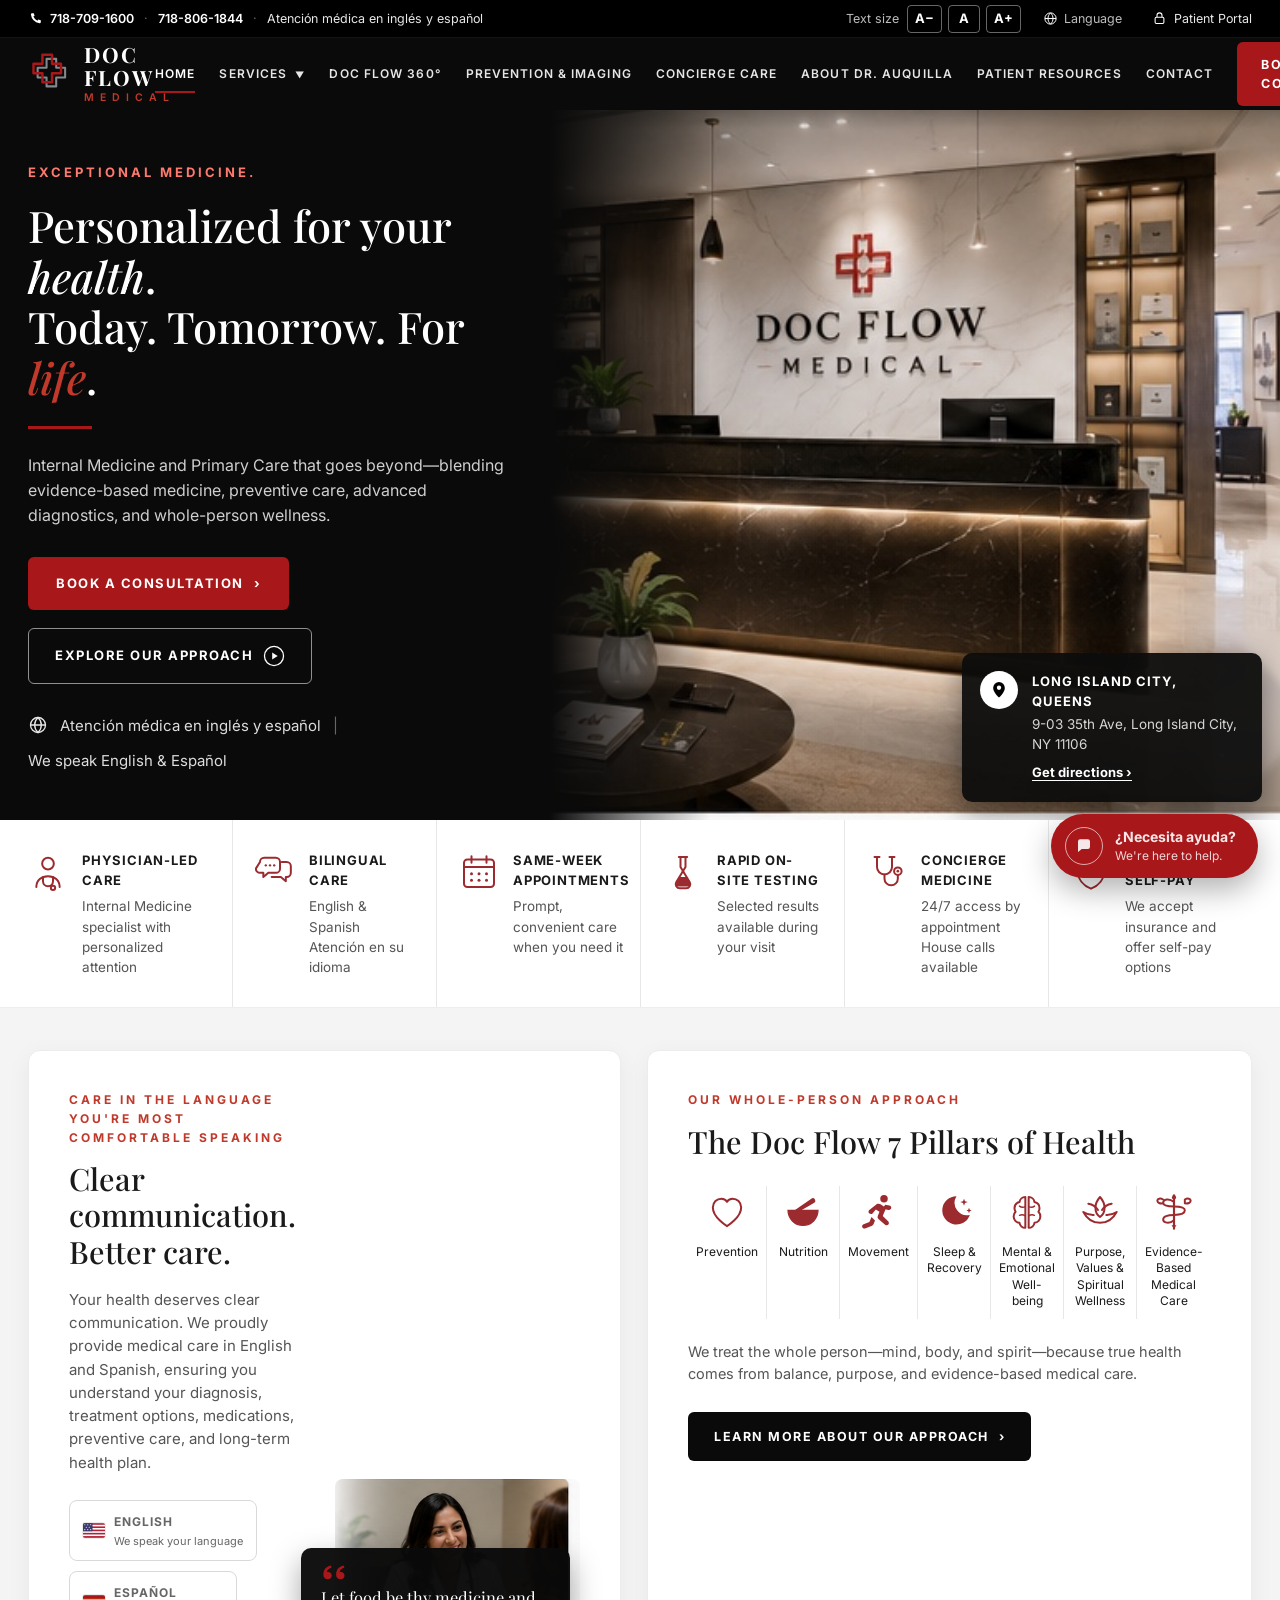
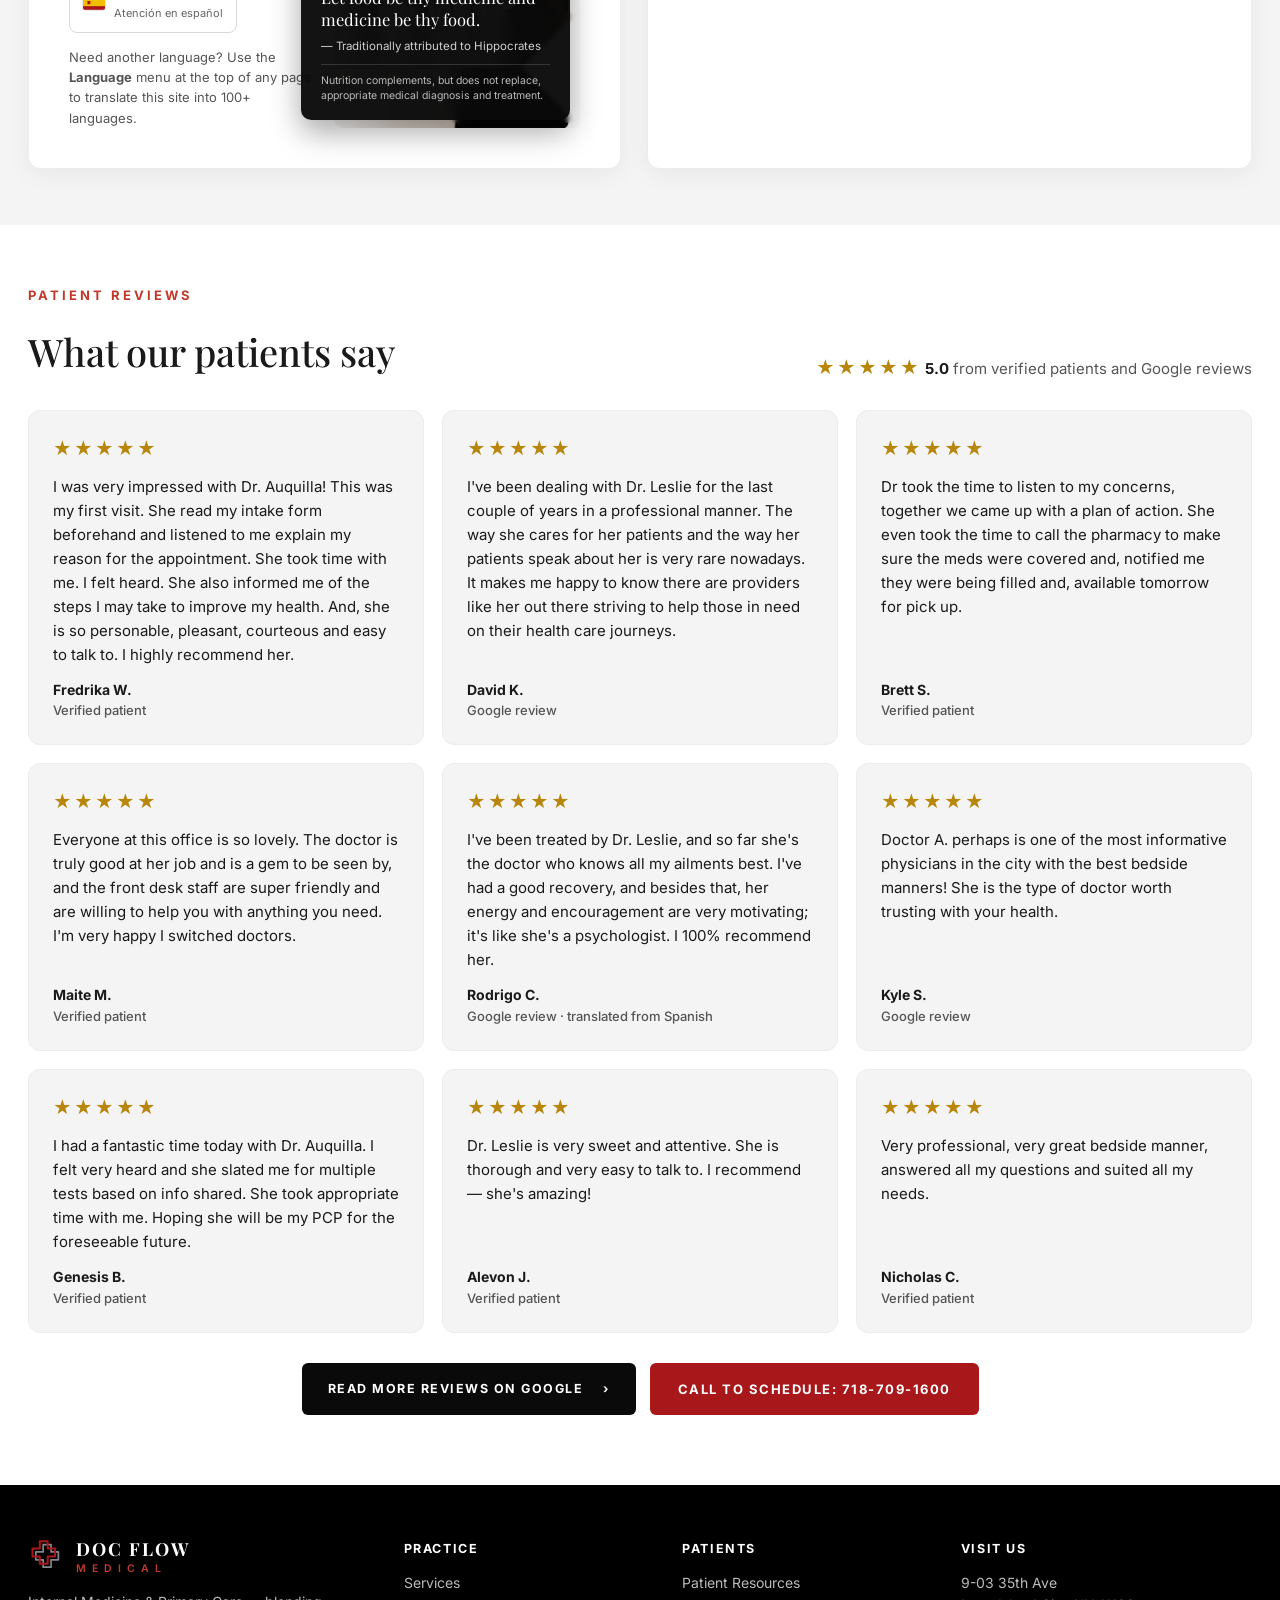
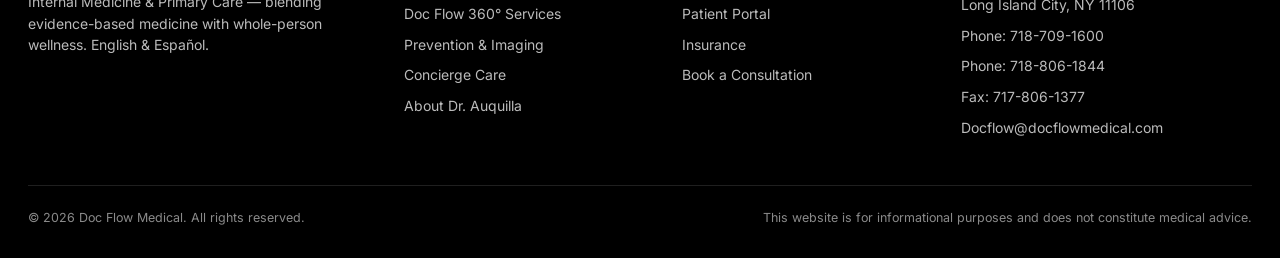
==== commit 727fdb3a: "Client updates: remove prices, add phones/fax/email/address + map, reviews, question box, group & mo" ====
--- a/index.html
+++ b/index.html
@@ -10,21 +10,35 @@
   <link rel="preconnect" href="https://fonts.gstatic.com" crossorigin>
   <link href="https://fonts.googleapis.com/css2?family=Playfair+Display:ital,wght@0,500;0,600;0,700;1,500;1,600&family=Inter:wght@400;500;600;700&display=swap" rel="stylesheet">
   <link rel="stylesheet" href="css/styles.css">
+  <script>try{var s=localStorage.getItem('df-text-size');if(s)document.documentElement.style.fontSize=s+'%';}catch(e){}</script>
 </head>
 <body>
 
+  <a class="skip-link" href="#main">Skip to main content</a>
+
   <!-- Utility bar -->
   <div class="utility-bar">
     <div class="container">
       <div class="utility-left">
-        <span>Internal Medicine &amp; Primary Care</span>
-        <span class="dot-sep">·</span>
-        <span>Atención médica en inglés y español</span>
-        <span class="badge-dot">Bilingual Physician (English &amp; Spanish)</span>
+        <a class="util-phone" href="tel:+17187091600"><img src="assets/ui/icon-phone.svg" alt=""> 718-709-1600</a>
+        <span class="dot-sep" aria-hidden="true">·</span>
+        <a class="util-phone" href="tel:+17188061844">718-806-1844</a>
+        <span class="dot-sep util-hide-sm" aria-hidden="true">·</span>
+        <span class="util-hide-sm" lang="es">Atención médica en inglés y español</span>
       </div>
       <div class="utility-right">
-        <a href="patient-resources.html"><img src="assets/ui/icon-lock.svg" alt=""> Patient Portal</a>
-        <a href="patient-resources.html#insurance"><img src="assets/ui/icon-tag.svg" alt=""> Insurance &amp; Pricing</a>
+        <div class="a11y-group" role="group" aria-label="Text size">
+          <span class="a11y-label">Text size</span>
+          <button type="button" class="a11y-btn" data-text-size="down" aria-label="Make text smaller">A&minus;</button>
+          <button type="button" class="a11y-btn" data-text-size="reset" aria-label="Reset text size">A</button>
+          <button type="button" class="a11y-btn" data-text-size="up" aria-label="Make text larger">A+</button>
+        </div>
+        <div class="a11y-group lang-group">
+          <img src="assets/ui/icon-globe.svg" alt="">
+          <span class="a11y-label" id="lang-label">Language</span>
+          <div id="google_translate_element" class="translate-slot" aria-labelledby="lang-label"></div>
+        </div>
+        <a class="util-hide-sm" href="patient-resources.html"><img src="assets/ui/icon-lock.svg" alt=""> Patient Portal</a>
       </div>
     </div>
   </div>
@@ -39,8 +53,8 @@
           <span class="brand-sub">MEDICAL</span>
         </span>
       </a>
-      <nav class="main-nav">
-        <a href="index.html" class="active">Home</a>
+      <nav class="main-nav" id="main-nav" aria-label="Main">
+        <a href="index.html" class="active" aria-current="page">Home</a>
         <a href="services.html">Services <span class="caret">▼</span></a>
         <a href="doc-flow-360.html">Doc Flow 360°</a>
         <a href="prevention-imaging.html">Prevention &amp; Imaging</a>
@@ -50,9 +64,11 @@
         <a href="contact.html">Contact</a>
       </nav>
       <a href="contact.html" class="btn btn-red btn-nav">Book a Consultation</a>
-      <button class="nav-toggle" aria-label="Menu">☰</button>
+      <button class="nav-toggle" type="button" aria-label="Open menu" aria-expanded="false" aria-controls="main-nav">☰</button>
     </div>
   </header>
+
+  <main id="main">
 
   <!-- Hero -->
   <section class="hero">
@@ -79,7 +95,8 @@
           <span class="pin"><img src="assets/ui/icon-pin.svg" alt=""></span>
           <span>
             <strong>Long Island City, Queens</strong>
-            <p>Conveniently located to serve our community.</p>
+            <p>9-03 35th Ave, Long Island City, NY 11106</p>
+            <a class="location-link" href="https://www.google.com/maps/dir/?api=1&amp;destination=9-03+35th+Ave%2C+Long+Island+City%2C+NY+11106" target="_blank" rel="noopener">Get directions<span class="visually-hidden"> in Google Maps (opens in a new tab)</span> ›</a>
           </span>
         </div>
       </div>
@@ -126,15 +143,16 @@
           <h2>Clear communication.<br>Better care.</h2>
           <p class="lead">Your health deserves clear communication. We proudly provide medical care in English and Spanish, ensuring you understand your diagnosis, treatment options, medications, preventive care, and long-term health plan.</p>
           <div class="lang-buttons">
-            <a class="lang-btn" href="contact.html">
-              <img src="assets/flags/flag-us.svg" alt="US flag">
+            <button type="button" class="lang-btn" data-translate="en" aria-label="View this website in English">
+              <img src="assets/flags/flag-us.svg" alt="">
               <span><strong>English</strong><span>We speak your language</span></span>
-            </a>
-            <a class="lang-btn" href="contact.html">
-              <img src="assets/flags/flag-es.svg" alt="Spanish flag">
+            </button>
+            <button type="button" class="lang-btn" data-translate="es" lang="es" aria-label="Ver este sitio web en español">
+              <img src="assets/flags/flag-es.svg" alt="">
               <span><strong>Español</strong><span>Atención en español</span></span>
-            </a>
+            </button>
           </div>
+          <p class="lang-more">Need another language? Use the <strong>Language</strong> menu at the top of any page to translate this site into 100+ languages.</p>
         </div>
         <div class="col-media">
           <img src="assets/img/consultation.png" alt="Bilingual physician consulting with a patient">
@@ -166,6 +184,72 @@
     </div>
   </section>
 
+  <!-- Patient reviews -->
+  <section class="reviews" aria-labelledby="reviews-title">
+    <div class="container">
+      <div class="reviews-head">
+        <div>
+          <p class="eyebrow">Patient Reviews</p>
+          <h2 id="reviews-title">What our patients say</h2>
+        </div>
+        <p class="reviews-summary"><span class="stars" role="img" aria-label="5 out of 5 stars">★★★★★</span> <strong>5.0</strong> from verified patients and Google reviews</p>
+      </div>
+      <ul class="reviews-grid">
+        <li class="review">
+          <span class="stars" role="img" aria-label="5 out of 5 stars">★★★★★</span>
+          <blockquote><p>I was very impressed with Dr. Auquilla! This was my first visit. She read my intake form beforehand and listened to me explain my reason for the appointment. She took time with me. I felt heard. She also informed me of the steps I may take to improve my health. And, she is so personable, pleasant, courteous and easy to talk to. I highly recommend her.</p></blockquote>
+          <p class="review-by">Fredrika W. <span>Verified patient</span></p>
+        </li>
+        <li class="review">
+          <span class="stars" role="img" aria-label="5 out of 5 stars">★★★★★</span>
+          <blockquote><p>I've been dealing with Dr. Leslie for the last couple of years in a professional manner. The way she cares for her patients and the way her patients speak about her is very rare nowadays. It makes me happy to know there are providers like her out there striving to help those in need on their health care journeys.</p></blockquote>
+          <p class="review-by">David K. <span>Google review</span></p>
+        </li>
+        <li class="review">
+          <span class="stars" role="img" aria-label="5 out of 5 stars">★★★★★</span>
+          <blockquote><p>Dr took the time to listen to my concerns, together we came up with a plan of action. She even took the time to call the pharmacy to make sure the meds were covered and, notified me they were being filled and, available tomorrow for pick up.</p></blockquote>
+          <p class="review-by">Brett S. <span>Verified patient</span></p>
+        </li>
+        <li class="review">
+          <span class="stars" role="img" aria-label="5 out of 5 stars">★★★★★</span>
+          <blockquote><p>Everyone at this office is so lovely. The doctor is truly good at her job and is a gem to be seen by, and the front desk staff are super friendly and are willing to help you with anything you need. I'm very happy I switched doctors.</p></blockquote>
+          <p class="review-by">Maite M. <span>Verified patient</span></p>
+        </li>
+        <li class="review">
+          <span class="stars" role="img" aria-label="5 out of 5 stars">★★★★★</span>
+          <blockquote><p>I've been treated by Dr. Leslie, and so far she's the doctor who knows all my ailments best. I've had a good recovery, and besides that, her energy and encouragement are very motivating; it's like she's a psychologist. I 100% recommend her.</p></blockquote>
+          <p class="review-by">Rodrigo C. <span>Google review · translated from Spanish</span></p>
+        </li>
+        <li class="review">
+          <span class="stars" role="img" aria-label="5 out of 5 stars">★★★★★</span>
+          <blockquote><p>Doctor A. perhaps is one of the most informative physicians in the city with the best bedside manners! She is the type of doctor worth trusting with your health.</p></blockquote>
+          <p class="review-by">Kyle S. <span>Google review</span></p>
+        </li>
+        <li class="review">
+          <span class="stars" role="img" aria-label="5 out of 5 stars">★★★★★</span>
+          <blockquote><p>I had a fantastic time today with Dr. Auquilla. I felt very heard and she slated me for multiple tests based on info shared. She took appropriate time with me. Hoping she will be my PCP for the foreseeable future.</p></blockquote>
+          <p class="review-by">Genesis B. <span>Verified patient</span></p>
+        </li>
+        <li class="review">
+          <span class="stars" role="img" aria-label="5 out of 5 stars">★★★★★</span>
+          <blockquote><p>Dr. Leslie is very sweet and attentive. She is thorough and very easy to talk to. I recommend — she's amazing!</p></blockquote>
+          <p class="review-by">Alevon J. <span>Verified patient</span></p>
+        </li>
+        <li class="review">
+          <span class="stars" role="img" aria-label="5 out of 5 stars">★★★★★</span>
+          <blockquote><p>Very professional, very great bedside manner, answered all my questions and suited all my needs.</p></blockquote>
+          <p class="review-by">Nicholas C. <span>Verified patient</span></p>
+        </li>
+      </ul>
+      <div class="reviews-cta">
+        <a class="btn btn-dark" href="https://www.google.com/maps/search/?api=1&amp;query=Doc+Flow+Medical+PC+9-03+35th+Ave+Long+Island+City+NY+11106" target="_blank" rel="noopener">Read more reviews on Google<span class="visually-hidden"> (opens in a new tab)</span> <span aria-hidden="true">›</span></a>
+        <a class="btn btn-red" href="tel:+17187091600">Call to schedule: 718-709-1600</a>
+      </div>
+    </div>
+  </section>
+
+  </main>
+
   <!-- Footer -->
   <footer class="site-footer">
     <div class="container">
@@ -195,16 +279,18 @@
           <ul>
             <li><a href="patient-resources.html">Patient Resources</a></li>
             <li><a href="patient-resources.html">Patient Portal</a></li>
-            <li><a href="patient-resources.html#insurance">Insurance &amp; Pricing</a></li>
+            <li><a href="patient-resources.html#insurance">Insurance</a></li>
             <li><a href="contact.html">Book a Consultation</a></li>
           </ul>
         </div>
         <div>
           <h4>Visit Us</h4>
-          <ul>
-            <li>Long Island City, Queens, NY</li>
-            <li>Atención médica en inglés y español</li>
-            <li><a href="contact.html">Contact us</a></li>
+          <ul class="footer-contact">
+            <li><a href="https://www.google.com/maps/dir/?api=1&amp;destination=9-03+35th+Ave%2C+Long+Island+City%2C+NY+11106" target="_blank" rel="noopener">9-03 35th Ave<br>Long Island City, NY 11106<span class="visually-hidden"> (opens directions in Google Maps)</span></a></li>
+            <li>Phone: <a href="tel:+17187091600">718-709-1600</a></li>
+            <li>Phone: <a href="tel:+17188061844">718-806-1844</a></li>
+            <li>Fax: 717-806-1377</li>
+            <li><a href="mailto:Docflow@docflowmedical.com">Docflow@docflowmedical.com</a></li>
           </ul>
         </div>
       </div>
@@ -216,11 +302,12 @@
   </footer>
 
   <!-- Chat widget -->
-  <button class="chat-widget" aria-label="Chat with us">
+  <a class="chat-widget" href="contact.html#questions" aria-label="Questions? Email the office">
     <span class="bubble"><img src="assets/ui/icon-chat.svg" alt=""></span>
     <span><strong>¿Necesita ayuda?</strong><span>We're here to help.</span></span>
-  </button>
+  </a>
 
   <script src="js/main.js"></script>
+  <script src="https://translate.google.com/translate_a/element.js?cb=dfTranslateInit" async></script>
 </body>
 </html>
--- a/css/styles.css
+++ b/css/styles.css
@@ -8,7 +8,7 @@
   --ink: #1a1a1a;
   --gray-700: #444;
   --gray-600: #555;
-  --gray-500: #777;
+  --gray-500: #666;
   --gray-300: #d9d9d9;
   --gray-100: #f4f4f5;
   --white: #ffffff;
@@ -18,14 +18,14 @@
 
 * { margin: 0; padding: 0; box-sizing: border-box; }
 html { scroll-behavior: smooth; }
-body { font-family: var(--sans); color: var(--ink); background: var(--white); font-size: 16px; line-height: 1.55; }
+body { font-family: var(--sans); color: var(--ink); background: var(--white); font-size: 1rem; line-height: 1.55; }
 img { display: block; max-width: 100%; }
 a { text-decoration: none; color: inherit; }
 ul { list-style: none; }
 .container { max-width: 1480px; margin: 0 auto; padding: 0 28px; }
 
 /* ---------- Utility bar ---------- */
-.utility-bar { background: #000; color: #e8e8e8; font-size: 12.5px; border-bottom: 1px solid rgba(255,255,255,.08); }
+.utility-bar { background: #000; color: #e8e8e8; font-size: 0.7812rem; border-bottom: 1px solid rgba(255,255,255,.08); }
 .utility-bar .container { display: flex; justify-content: space-between; align-items: center; min-height: 37px; gap: 16px; }
 .utility-left { display: flex; align-items: center; gap: 10px; flex-wrap: wrap; }
 .utility-left .dot-sep { color: #666; }
@@ -35,6 +35,29 @@
 .utility-right a { display: inline-flex; align-items: center; gap: 7px; color: #e8e8e8; }
 .utility-right a:hover { color: #fff; }
 .utility-right img, .utility-left img { width: 15px; height: 15px; filter: invert(1); }
+.util-phone { display: inline-flex; align-items: center; gap: 7px; color: #fff; font-weight: 600; }
+.util-phone:hover { text-decoration: underline; }
+.a11y-group { display: inline-flex; align-items: center; gap: 6px; }
+.a11y-label { color: #bdbdbd; margin-right: 2px; }
+.a11y-btn { background: transparent; color: #fff; border: 1px solid rgba(255,255,255,.4); border-radius: 4px; min-width: 32px; min-height: 28px; padding: 2px 7px; font: 700 0.8125rem/1 var(--sans); cursor: pointer; }
+.a11y-btn:hover { background: rgba(255,255,255,.12); border-color: #fff; }
+.translate-slot { min-height: 28px; display: inline-flex; align-items: center; }
+.translate-slot .goog-te-gadget { font-family: var(--sans) !important; font-size: 0 !important; color: #9a9a9a !important; display: inline-flex; align-items: center; gap: 6px; }
+.translate-slot .goog-te-gadget > div { display: inline-block; }
+.translate-slot .goog-te-gadget > span, .translate-slot .goog-te-gadget a { font-size: 0.625rem !important; color: #9a9a9a !important; }
+.translate-slot .goog-te-gadget img { filter: none !important; width: auto !important; height: auto !important; display: inline !important; vertical-align: middle; }
+.translate-slot .goog-te-combo { margin: 0 !important; font: 600 0.8125rem var(--sans); color: var(--ink); background: #fff; border: 1px solid #fff; border-radius: 4px; padding: 4px 6px; min-height: 28px; max-width: 170px; cursor: pointer; }
+/* Hide Google's injected top banner; the language picker in the utility bar replaces it. */
+iframe.skiptranslate, .goog-te-banner-frame, #goog-gt-tt, .goog-te-balloon-frame { display: none !important; }
+body { top: 0 !important; }
+.goog-text-highlight { background: none !important; box-shadow: none !important; }
+
+/* ---------- Accessibility helpers ---------- */
+.visually-hidden { position: absolute !important; width: 1px; height: 1px; padding: 0; margin: -1px; overflow: hidden; clip: rect(0 0 0 0); white-space: nowrap; border: 0; }
+.skip-link { position: absolute; left: 12px; top: -60px; z-index: 1000; background: #fff; color: var(--ink); font-weight: 700; padding: 12px 18px; border-radius: 6px; box-shadow: 0 4px 16px rgba(0,0,0,.3); }
+.skip-link:focus { top: 12px; }
+a:focus-visible, button:focus-visible, select:focus-visible, input:focus-visible, textarea:focus-visible, summary:focus-visible { outline: 3px solid #ffbf47; outline-offset: 2px; }
+@media (prefers-reduced-motion: reduce) { html { scroll-behavior: auto; } * { transition: none !important; } }
 
 /* ---------- Header / nav ---------- */
 .site-header { background: var(--black); color: #fff; position: sticky; top: 0; z-index: 100; }
@@ -42,35 +65,35 @@
 .brand { display: flex; align-items: center; gap: 12px; }
 .brand img { width: 44px; height: 44px; }
 .brand-text { line-height: 1.1; }
-.brand-name { display: block; font-family: var(--serif); font-weight: 700; font-size: 21px; letter-spacing: 2px; color: #fff; }
-.brand-sub { display: block; font-size: 10.5px; letter-spacing: 6px; color: var(--red-bright); font-weight: 600; margin-top: 3px; }
+.brand-name { display: block; font-family: var(--serif); font-weight: 700; font-size: 1.3125rem; letter-spacing: 2px; color: #fff; }
+.brand-sub { display: block; font-size: 0.6562rem; letter-spacing: 6px; color: var(--red-bright); font-weight: 600; margin-top: 3px; }
 .main-nav { display: flex; align-items: center; gap: 24px; }
-.main-nav a { font-size: 12px; font-weight: 600; letter-spacing: 1.1px; color: #e6e6e6; text-transform: uppercase; padding: 8px 0; position: relative; white-space: nowrap; }
+.main-nav a { font-size: 0.75rem; font-weight: 600; letter-spacing: 1.1px; color: #e6e6e6; text-transform: uppercase; padding: 8px 0; position: relative; white-space: nowrap; }
 .main-nav a:hover { color: #fff; }
 .main-nav a.active { color: #fff; }
 .main-nav a.active::after { content: ""; position: absolute; left: 0; right: 0; bottom: -2px; height: 2.5px; background: var(--red); }
-.main-nav .caret { font-size: 9px; margin-left: 4px; }
-.btn { display: inline-flex; align-items: center; justify-content: center; gap: 10px; font-family: var(--sans); font-weight: 700; letter-spacing: 1.5px; text-transform: uppercase; font-size: 13px; cursor: pointer; border: none; transition: background .18s, color .18s, border-color .18s; }
+.main-nav .caret { font-size: 0.5625rem; margin-left: 4px; }
+.btn { display: inline-flex; align-items: center; justify-content: center; gap: 10px; font-family: var(--sans); font-weight: 700; letter-spacing: 1.5px; text-transform: uppercase; font-size: 0.8125rem; cursor: pointer; border: none; transition: background .18s, color .18s, border-color .18s; }
 .btn-red { background: var(--red); color: #fff; padding: 16px 28px; border-radius: 6px; }
 .btn-red:hover { background: var(--red-deep); }
-.btn-nav { padding: 13px 24px; border-radius: 6px; font-size: 12.5px; }
-.nav-toggle { display: none; background: none; border: 0; color: #fff; font-size: 26px; cursor: pointer; }
+.btn-nav { padding: 13px 24px; border-radius: 6px; font-size: 0.7812rem; }
+.nav-toggle { display: none; background: none; border: 0; color: #fff; font-size: 1.625rem; cursor: pointer; }
 
 /* ---------- Hero ---------- */
 .hero { background: var(--black); color: #fff; position: relative; overflow: hidden; }
 .hero-inner { display: grid; grid-template-columns: minmax(430px, 43%) 1fr; align-items: stretch; }
 .hero-copy { padding: 52px 20px 48px 28px; max-width: 640px; margin-left: auto; width: 100%; }
-.eyebrow { font-size: 13px; font-weight: 700; letter-spacing: 3px; color: var(--red-bright); text-transform: uppercase; margin-bottom: 18px; }
-.hero h1 { font-family: var(--serif); font-weight: 500; font-size: clamp(34px, 3.4vw, 50px); line-height: 1.16; color: #fff; }
+.eyebrow { font-size: 0.8125rem; font-weight: 700; letter-spacing: 3px; color: var(--red-bright); text-transform: uppercase; margin-bottom: 18px; }
+.hero h1 { font-family: var(--serif); font-weight: 500; font-size: clamp(2.125rem, 3.4vw, 3.125rem); line-height: 1.16; color: #fff; }
 .hero h1 em { font-style: italic; }
 .hero h1 .accent { color: var(--red-bright); font-style: italic; }
 .hero-rule { width: 64px; height: 3px; background: var(--red); margin: 24px 0; }
-.hero-sub { color: #cfcfcf; font-size: 16px; max-width: 480px; margin-bottom: 30px; }
+.hero-sub { color: #cfcfcf; font-size: 1rem; max-width: 480px; margin-bottom: 30px; }
 .hero-ctas { display: flex; gap: 18px; flex-wrap: wrap; margin-bottom: 30px; }
 .btn-outline { background: transparent; color: #fff; border: 1.5px solid rgba(255,255,255,.55); padding: 16px 26px; border-radius: 6px; }
 .btn-outline:hover { border-color: #fff; background: rgba(255,255,255,.06); }
 .btn-outline img { width: 22px; height: 22px; filter: invert(1); }
-.hero-lang { display: flex; align-items: center; gap: 12px; color: #ddd; font-size: 15px; flex-wrap: wrap; }
+.hero-lang { display: flex; align-items: center; gap: 12px; color: #ddd; font-size: 0.9375rem; flex-wrap: wrap; }
 .hero-lang img { width: 20px; height: 20px; filter: invert(1); opacity: .9; }
 .hero-lang .bar { color: #666; }
 .hero-media { position: relative; min-height: 430px; }
@@ -79,8 +102,8 @@
 .location-card { position: absolute; right: 18px; bottom: 18px; z-index: 2; background: rgba(12,12,12,.94); border-radius: 10px; padding: 18px 22px 18px 18px; display: flex; gap: 14px; align-items: flex-start; max-width: 300px; box-shadow: 0 10px 30px rgba(0,0,0,.45); }
 .location-card .pin { width: 38px; height: 38px; background: #fff; border-radius: 50%; display: flex; align-items: center; justify-content: center; flex: 0 0 auto; }
 .location-card .pin img { width: 20px; height: 20px; }
-.location-card strong { display: block; font-size: 13px; letter-spacing: 1px; text-transform: uppercase; margin-bottom: 4px; }
-.location-card p { font-size: 13.5px; color: #d6d6d6; line-height: 1.45; }
+.location-card strong { display: block; font-size: 0.8125rem; letter-spacing: 1px; text-transform: uppercase; margin-bottom: 4px; }
+.location-card p { font-size: 0.8438rem; color: #d6d6d6; line-height: 1.45; }
 
 /* ---------- Feature strip ---------- */
 .features { background: var(--white); border-bottom: 1px solid #eee; }
@@ -88,16 +111,16 @@
 .feature { display: flex; gap: 14px; align-items: flex-start; padding: 30px 22px; border-left: 1px solid #e7e7e7; }
 .feature:first-child { border-left: 0; padding-left: 0; }
 .feature img { width: 40px; height: 40px; flex: 0 0 auto; margin-top: 2px; }
-.feature h3 { font-size: 13px; font-weight: 700; letter-spacing: .8px; text-transform: uppercase; margin-bottom: 6px; color: var(--ink); }
-.feature p { font-size: 13.5px; color: var(--gray-600); line-height: 1.5; }
+.feature h3 { font-size: 0.8125rem; font-weight: 700; letter-spacing: .8px; text-transform: uppercase; margin-bottom: 6px; color: var(--ink); }
+.feature p { font-size: 0.8438rem; color: var(--gray-600); line-height: 1.5; }
 
 /* ---------- Cards section ---------- */
 .cards { background: var(--gray-100); padding: 42px 0 56px; }
 .cards .container { display: grid; grid-template-columns: 1fr 1.02fr; gap: 26px; align-items: stretch; }
 .card { background: #fff; border-radius: 12px; border: 1px solid #ececec; box-shadow: 0 6px 24px rgba(0,0,0,.05); padding: 40px; position: relative; overflow: hidden; }
-.card .eyebrow { font-size: 12px; margin-bottom: 14px; }
-.card h2 { font-family: var(--serif); font-weight: 500; font-size: clamp(26px, 2.4vw, 36px); line-height: 1.18; margin-bottom: 18px; }
-.card p.lead { color: var(--gray-600); font-size: 15px; max-width: 340px; }
+.card .eyebrow { font-size: 0.75rem; margin-bottom: 14px; }
+.card h2 { font-family: var(--serif); font-weight: 500; font-size: clamp(1.625rem, 2.4vw, 2.25rem); line-height: 1.18; margin-bottom: 18px; }
+.card p.lead { color: var(--gray-600); font-size: 0.9375rem; max-width: 340px; }
 
 /* language card */
 .card-lang { display: grid; grid-template-columns: 1fr 48%; gap: 22px; }
@@ -106,55 +129,55 @@
 .lang-btn { display: inline-flex; align-items: center; gap: 9px; border: 1px solid var(--gray-300); border-radius: 8px; padding: 10px 13px; background: #fff; }
 .lang-btn:hover { border-color: var(--gray-500); }
 .lang-btn img { width: 22px; height: 15px; border-radius: 2px; box-shadow: 0 0 0 1px rgba(0,0,0,.08); }
-.lang-btn strong { display: block; font-size: 12px; letter-spacing: 1px; text-transform: uppercase; }
-.lang-btn span { display: block; font-size: 11px; color: var(--gray-500); margin-top: 2px; }
+.lang-btn strong { display: block; font-size: 0.75rem; letter-spacing: 1px; text-transform: uppercase; }
+.lang-btn span { display: block; font-size: 0.6875rem; color: var(--gray-500); margin-top: 2px; }
 .card-lang .col-media { position: relative; display: flex; align-items: flex-end; }
 .card-lang .col-media > img { width: 100%; height: auto; border-radius: 8px; }
 .quote-card { position: absolute; left: -34px; bottom: 8px; right: 10px; background: rgba(10,10,10,.96); color: #fff; border-radius: 10px; padding: 16px 20px; z-index: 2; box-shadow: 0 12px 30px rgba(0,0,0,.35); }
 .quote-card img.q { width: 26px; height: 17px; margin-bottom: 6px; }
-.quote-card .quote { font-family: var(--serif); font-size: 16.5px; line-height: 1.32; margin-bottom: 8px; }
-.quote-card .attr { font-size: 11.5px; color: #cfcfcf; padding-bottom: 8px; margin-bottom: 8px; border-bottom: 1px solid rgba(255,255,255,.15); }
-.quote-card .note { font-size: 10.5px; color: #b9b9b9; line-height: 1.45; }
+.quote-card .quote { font-family: var(--serif); font-size: 1.0312rem; line-height: 1.32; margin-bottom: 8px; }
+.quote-card .attr { font-size: 0.7188rem; color: #cfcfcf; padding-bottom: 8px; margin-bottom: 8px; border-bottom: 1px solid rgba(255,255,255,.15); }
+.quote-card .note { font-size: 0.6562rem; color: #b9b9b9; line-height: 1.45; }
 
 /* pillars card */
 .pillars-row { display: grid; grid-template-columns: repeat(7, 1fr); margin: 26px 0 22px; }
 .pillar { text-align: center; padding: 6px 8px 10px; border-left: 1px solid #e7e7e7; }
 .pillar:first-child { border-left: 0; }
 .pillar img { width: 40px; height: 40px; margin: 0 auto 12px; }
-.pillar span { display: block; font-size: 12px; color: var(--ink); line-height: 1.35; }
-.card-pillars .body { color: var(--gray-600); font-size: 14.5px; max-width: 560px; margin-bottom: 26px; }
-.btn-dark { background: var(--black); color: #fff; padding: 15px 26px; border-radius: 6px; font-size: 12.5px; }
+.pillar span { display: block; font-size: 0.75rem; color: var(--ink); line-height: 1.35; }
+.card-pillars .body { color: var(--gray-600); font-size: 0.9062rem; max-width: 560px; margin-bottom: 26px; }
+.btn-dark { background: var(--black); color: #fff; padding: 15px 26px; border-radius: 6px; font-size: 0.7812rem; }
 .btn-dark:hover { background: #222; }
 
 /* ---------- Generic inner-page hero ---------- */
 .page-hero { background: var(--black); color: #fff; padding: 70px 0 60px; }
-.page-hero h1 { font-family: var(--serif); font-weight: 500; font-size: clamp(34px, 4vw, 52px); }
+.page-hero h1 { font-family: var(--serif); font-weight: 500; font-size: clamp(2.125rem, 4vw, 3.25rem); }
 .page-hero .hero-rule { margin: 22px 0 0; }
 .page-body { padding: 60px 0 80px; }
 .page-body .container { max-width: 900px; }
-.page-body h2 { font-family: var(--serif); font-weight: 600; font-size: 26px; margin: 34px 0 12px; }
-.page-body p { color: var(--gray-700); margin-bottom: 14px; font-size: 16px; }
+.page-body h2 { font-family: var(--serif); font-weight: 600; font-size: 1.625rem; margin: 34px 0 12px; }
+.page-body p { color: var(--gray-700); margin-bottom: 14px; font-size: 1rem; }
 .page-body ul.checks { margin: 10px 0 18px; }
 .page-body ul.checks li { padding-left: 26px; position: relative; margin-bottom: 9px; color: var(--gray-700); }
 .page-body ul.checks li::before { content: "✓"; position: absolute; left: 0; color: var(--red); font-weight: 700; }
 .page-cta { background: var(--gray-100); border-radius: 12px; padding: 34px; margin-top: 44px; display: flex; align-items: center; justify-content: space-between; gap: 22px; flex-wrap: wrap; }
-.page-cta h3 { font-family: var(--serif); font-size: 24px; font-weight: 600; }
+.page-cta h3 { font-family: var(--serif); font-size: 1.5rem; font-weight: 600; }
 
 /* ---------- Footer ---------- */
-.site-footer { background: #000; color: #bbb; padding: 54px 0 30px; font-size: 14px; }
+.site-footer { background: #000; color: #bbb; padding: 54px 0 30px; font-size: 0.875rem; }
 .footer-grid { display: grid; grid-template-columns: 1.4fr 1fr 1fr 1.2fr; gap: 36px; margin-bottom: 38px; }
-.site-footer .brand-name { font-size: 18px; }
-.site-footer h4 { color: #fff; font-size: 12.5px; letter-spacing: 1.6px; text-transform: uppercase; margin-bottom: 14px; }
+.site-footer .brand-name { font-size: 1.125rem; }
+.site-footer h4 { color: #fff; font-size: 0.7812rem; letter-spacing: 1.6px; text-transform: uppercase; margin-bottom: 14px; }
 .site-footer li { margin-bottom: 9px; }
 .site-footer a:hover { color: #fff; }
-.footer-note { border-top: 1px solid rgba(255,255,255,.12); padding-top: 22px; font-size: 12.5px; color: #8a8a8a; display: flex; justify-content: space-between; gap: 16px; flex-wrap: wrap; }
+.footer-note { border-top: 1px solid rgba(255,255,255,.12); padding-top: 22px; font-size: 0.7812rem; color: #8a8a8a; display: flex; justify-content: space-between; gap: 16px; flex-wrap: wrap; }
 
 /* ---------- Chat widget ---------- */
 .chat-widget { position: fixed; right: 22px; bottom: 22px; background: var(--red); color: #fff; border-radius: 999px; padding: 12px 22px 12px 14px; display: flex; align-items: center; gap: 12px; box-shadow: 0 12px 30px rgba(0,0,0,.3); z-index: 200; cursor: pointer; border: none; }
 .chat-widget .bubble { width: 38px; height: 38px; border-radius: 50%; border: 1.5px solid rgba(255,255,255,.7); display: flex; align-items: center; justify-content: center; }
 .chat-widget .bubble img { width: 18px; height: 18px; }
-.chat-widget strong { display: block; font-size: 14px; }
-.chat-widget span { display: block; font-size: 12px; opacity: .9; }
+.chat-widget strong { display: block; font-size: 0.875rem; }
+.chat-widget span { display: block; font-size: 0.75rem; opacity: .9; }
 
 /* ---------- Responsive ---------- */
 @media (max-width: 1200px) {
@@ -178,7 +201,9 @@
   .pillars-row { grid-template-columns: repeat(4, 1fr); row-gap: 18px; }
   .pillar:nth-child(5) { border-left: 0; }
   .footer-grid { grid-template-columns: 1fr 1fr; }
-  .utility-left { display: none; }
+  .utility-bar .container { flex-wrap: wrap; justify-content: center; padding-top: 6px; padding-bottom: 6px; row-gap: 6px; }
+  .utility-left, .utility-right { flex-wrap: wrap; justify-content: center; gap: 10px 16px; }
+  .util-hide-sm { display: none !important; }
 }
 @media (max-width: 560px) {
   .features .container { grid-template-columns: 1fr; }
@@ -190,66 +215,66 @@
 /* ---------- Doc Flow 360 services page ---------- */
 .s360-hero { background: var(--black); color: #fff; padding: 60px 0 52px; }
 .s360-hero .container { display: flex; justify-content: space-between; align-items: flex-end; gap: 30px; flex-wrap: wrap; }
-.s360-hero h1 { font-family: var(--serif); font-weight: 500; font-size: clamp(34px, 4vw, 52px); }
-.s360-hero .tagline { font-family: var(--serif); font-style: italic; font-size: 19px; color: #ddd; margin-top: 10px; }
+.s360-hero h1 { font-family: var(--serif); font-weight: 500; font-size: clamp(2.125rem, 4vw, 3.25rem); }
+.s360-hero .tagline { font-family: var(--serif); font-style: italic; font-size: 1.1875rem; color: #ddd; margin-top: 10px; }
 .s360-hero .self-pay { text-align: right; }
-.s360-hero .self-pay .chip { display: inline-block; background: var(--red); color: #fff; font-weight: 700; letter-spacing: 1.5px; text-transform: uppercase; font-size: 12.5px; padding: 9px 16px; border-radius: 4px; margin-bottom: 10px; }
-.s360-hero .self-pay p { font-size: 13.5px; color: #cfcfcf; }
+.s360-hero .self-pay .chip { display: inline-block; background: var(--red); color: #fff; font-weight: 700; letter-spacing: 1.5px; text-transform: uppercase; font-size: 0.7812rem; padding: 9px 16px; border-radius: 4px; margin-bottom: 10px; }
+.s360-hero .self-pay p { font-size: 0.8438rem; color: #cfcfcf; }
 .s360-section { background: var(--gray-100); padding: 46px 0 60px; }
 .s360-grid { display: grid; grid-template-columns: repeat(4, 1fr); gap: 18px; }
 .s360-card { background: #fff; border: 1px solid #ececec; border-radius: 12px; padding: 24px 22px; box-shadow: 0 4px 18px rgba(0,0,0,.04); display: flex; flex-direction: column; }
 .s360-head { display: flex; gap: 13px; align-items: center; margin-bottom: 14px; }
 .s360-badge { width: 52px; height: 52px; border-radius: 50%; background: var(--red); display: flex; align-items: center; justify-content: center; flex: 0 0 auto; }
 .s360-badge img { width: 30px; height: 30px; }
-.s360-head .deg { display: block; color: var(--red); font-weight: 700; font-size: 15px; }
-.s360-head h2 { font-size: 14.5px; font-weight: 700; text-transform: uppercase; letter-spacing: .4px; line-height: 1.25; }
-.s360-card > p.desc { font-size: 13.5px; color: var(--gray-600); line-height: 1.5; margin-bottom: 14px; }
-.s360-card .svc-label { color: var(--red); font-size: 12px; font-weight: 700; letter-spacing: 1px; text-transform: uppercase; border-bottom: 1px solid #e4e4e4; padding-bottom: 6px; margin-bottom: 4px; }
+.s360-head .deg { display: block; color: var(--red); font-weight: 700; font-size: 0.9375rem; }
+.s360-head h2 { font-size: 0.9062rem; font-weight: 700; text-transform: uppercase; letter-spacing: .4px; line-height: 1.25; }
+.s360-card > p.desc { font-size: 0.8438rem; color: var(--gray-600); line-height: 1.5; margin-bottom: 14px; }
+.s360-card .svc-label { color: var(--red); font-size: 0.75rem; font-weight: 700; letter-spacing: 1px; text-transform: uppercase; border-bottom: 1px solid #e4e4e4; padding-bottom: 6px; margin-bottom: 4px; }
 .price-row { display: flex; justify-content: space-between; align-items: baseline; gap: 12px; padding: 8px 0; border-bottom: 1px solid #f0f0f0; }
 .price-row:last-of-type { border-bottom: 0; }
-.price-row .n { font-size: 13.5px; font-weight: 600; color: var(--ink); line-height: 1.3; }
+.price-row .n { font-size: 0.8438rem; font-weight: 600; color: var(--ink); line-height: 1.3; }
 .price-row .n small { display: block; font-weight: 500; color: var(--gray-500); }
-.price-row .p { color: var(--red); font-weight: 700; font-size: 16px; white-space: nowrap; }
-.s360-card .incl { margin-top: auto; padding-top: 10px; font-size: 12px; color: var(--gray-500); line-height: 1.45; }
+.price-row .p { color: var(--red); font-weight: 700; font-size: 1rem; white-space: nowrap; }
+.s360-card .incl { margin-top: auto; padding-top: 10px; font-size: 0.75rem; color: var(--gray-500); line-height: 1.45; }
 .s360-lower { display: grid; grid-template-columns: 1fr 1.15fr; gap: 18px; margin-top: 18px; }
 .panel { background: #fff; border: 1px solid #ececec; border-radius: 12px; overflow: hidden; box-shadow: 0 4px 18px rgba(0,0,0,.04); display: flex; flex-direction: column; }
-.panel-head { background: var(--black); color: #fff; text-align: center; font-weight: 700; letter-spacing: 1.5px; text-transform: uppercase; font-size: 13px; padding: 12px; }
-.panel-sub { text-align: center; font-size: 12.5px; color: var(--gray-600); padding: 8px 16px 0; }
+.panel-head { background: var(--black); color: #fff; text-align: center; font-weight: 700; letter-spacing: 1.5px; text-transform: uppercase; font-size: 0.8125rem; padding: 12px; }
+.panel-sub { text-align: center; font-size: 0.7812rem; color: var(--gray-600); padding: 8px 16px 0; }
 .addons { display: grid; grid-template-columns: 1fr 1fr; gap: 2px 26px; padding: 16px 24px 8px; }
-.panel-foot { text-align: center; font-size: 12.5px; color: var(--gray-600); padding: 10px 16px 18px; margin-top: auto; }
+.panel-foot { text-align: center; font-size: 0.7812rem; color: var(--gray-600); padding: 10px 16px 18px; margin-top: auto; }
 .tiers { display: grid; grid-template-columns: 1fr 1fr; gap: 0 26px; padding: 14px 24px 12px; }
-.tier h3 { color: var(--red); font-size: 13px; font-weight: 700; letter-spacing: .6px; text-transform: uppercase; text-align: center; }
-.tier .rate { text-align: center; font-size: 22px; font-weight: 700; margin: 4px 0 10px; }
-.tier .rate span { font-size: 12.5px; color: var(--gray-500); font-weight: 500; }
-.tier ul { font-size: 12.5px; color: var(--gray-700); }
+.tier h3 { color: var(--red); font-size: 0.8125rem; font-weight: 700; letter-spacing: .6px; text-transform: uppercase; text-align: center; }
+.tier .rate { text-align: center; font-size: 1.375rem; font-weight: 700; margin: 4px 0 10px; }
+.tier .rate span { font-size: 0.7812rem; color: var(--gray-500); font-weight: 500; }
+.tier ul { font-size: 0.7812rem; color: var(--gray-700); }
 .tier li { padding-left: 14px; position: relative; margin-bottom: 6px; line-height: 1.4; }
 .tier li::before { content: "•"; position: absolute; left: 0; color: var(--red); }
-.member-banner { background: var(--red); color: #fff; text-align: center; font-size: 12.5px; font-weight: 700; letter-spacing: .5px; padding: 9px 14px; margin-top: auto; }
-.founding-note { text-align: center; font-size: 12.5px; color: var(--gray-600); padding: 10px 16px 12px; }
+.member-banner { background: var(--red); color: #fff; text-align: center; font-size: 0.7812rem; font-weight: 700; letter-spacing: .5px; padding: 9px 14px; margin-top: auto; }
+.founding-note { text-align: center; font-size: 0.7812rem; color: var(--gray-600); padding: 10px 16px 12px; }
 .founding-note strong { color: var(--red); }
-.s360-disclaimer { margin-top: 22px; font-size: 12.5px; color: var(--gray-500); text-align: center; line-height: 1.55; }
+.s360-disclaimer { margin-top: 22px; font-size: 0.7812rem; color: var(--gray-500); text-align: center; line-height: 1.55; }
 
 /* ---------- Intake form ---------- */
 .intake { background: #fff; padding: 56px 0 72px; }
 .intake .container { max-width: 880px; }
-.intake h2 { font-family: var(--serif); font-weight: 500; font-size: clamp(28px, 3vw, 38px); margin-bottom: 10px; }
+.intake h2 { font-family: var(--serif); font-weight: 500; font-size: clamp(1.75rem, 3vw, 2.375rem); margin-bottom: 10px; }
 .intake .sub { color: var(--gray-600); margin-bottom: 30px; max-width: 640px; }
 .intake form { background: var(--gray-100); border: 1px solid #e8e8e8; border-radius: 14px; padding: 34px; }
 .form-grid { display: grid; grid-template-columns: 1fr 1fr; gap: 18px 22px; }
 .field { display: flex; flex-direction: column; gap: 6px; }
 .field.full { grid-column: 1 / -1; }
-.field label { font-size: 12.5px; font-weight: 700; letter-spacing: .6px; text-transform: uppercase; color: var(--ink); }
+.field label { font-size: 0.7812rem; font-weight: 700; letter-spacing: .6px; text-transform: uppercase; color: var(--ink); }
 .field label .req { color: var(--red); }
-.field input, .field select, .field textarea { font-family: var(--sans); font-size: 15px; color: var(--ink); background: #fff; border: 1px solid var(--gray-300); border-radius: 8px; padding: 12px 14px; }
+.field input, .field select, .field textarea { font-family: var(--sans); font-size: 0.9375rem; color: var(--ink); background: #fff; border: 1px solid var(--gray-300); border-radius: 8px; padding: 12px 14px; }
 .field input:focus, .field select:focus, .field textarea:focus { outline: 2px solid rgba(168,24,27,.35); border-color: var(--red); }
 .field textarea { resize: vertical; min-height: 96px; }
 .radio-row { display: flex; gap: 18px; flex-wrap: wrap; padding-top: 4px; }
-.radio-row label { display: inline-flex; align-items: center; gap: 8px; font-size: 14px; font-weight: 500; text-transform: none; letter-spacing: 0; }
+.radio-row label { display: inline-flex; align-items: center; gap: 8px; font-size: 0.875rem; font-weight: 500; text-transform: none; letter-spacing: 0; }
 .radio-row input { accent-color: var(--red); width: 16px; height: 16px; }
-.consent { display: flex; gap: 10px; align-items: flex-start; font-size: 13px; color: var(--gray-700); line-height: 1.5; }
+.consent { display: flex; gap: 10px; align-items: flex-start; font-size: 0.8125rem; color: var(--gray-700); line-height: 1.5; }
 .consent input { margin-top: 3px; accent-color: var(--red); width: 16px; height: 16px; flex: 0 0 auto; }
 .form-actions { grid-column: 1 / -1; display: flex; align-items: center; justify-content: space-between; gap: 16px; flex-wrap: wrap; margin-top: 6px; }
-.form-note { font-size: 12px; color: var(--gray-500); max-width: 420px; line-height: 1.5; }
+.form-note { font-size: 0.75rem; color: var(--gray-500); max-width: 420px; line-height: 1.5; }
 @media (max-width: 1200px) { .s360-grid { grid-template-columns: repeat(2, 1fr); } .s360-lower { grid-template-columns: 1fr; } }
 @media (max-width: 700px) {
   .s360-grid, .addons, .tiers { grid-template-columns: 1fr; }
@@ -257,3 +282,50 @@
   .s360-hero .self-pay { text-align: left; }
   .intake form { padding: 24px 18px; }
 }
+
+/* ---------- Client updates: links, reviews, contact, services ---------- */
+.page-body p a, .intake .sub a, .form-note a, .lang-more a { color: var(--red); text-decoration: underline; text-underline-offset: 2px; }
+.location-link { display: inline-block; margin-top: 8px; color: #fff; font-weight: 700; font-size: 0.8125rem; text-decoration: underline; text-underline-offset: 3px; }
+.lang-btn { font: inherit; color: inherit; cursor: pointer; text-align: left; }
+.lang-more { margin-top: 14px; font-size: 0.8125rem; color: var(--gray-600); }
+
+.reviews { background: #fff; padding: 60px 0 70px; }
+.reviews-head { display: flex; justify-content: space-between; align-items: flex-end; gap: 20px; flex-wrap: wrap; margin-bottom: 28px; }
+.reviews-head h2 { font-family: var(--serif); font-weight: 500; font-size: clamp(1.75rem, 3vw, 2.375rem); }
+.reviews-summary { color: var(--gray-600); font-size: 0.9375rem; }
+.reviews-summary strong { color: var(--ink); }
+.stars { color: #b8860b; letter-spacing: 2px; font-size: 1.125rem; }
+.reviews-grid { display: grid; grid-template-columns: repeat(3, 1fr); gap: 18px; }
+.review { background: var(--gray-100); border: 1px solid #ececec; border-radius: 12px; padding: 24px; display: flex; flex-direction: column; gap: 12px; }
+.review blockquote p { color: var(--ink); font-size: 0.9375rem; line-height: 1.6; }
+.review-by { margin-top: auto; font-weight: 700; font-size: 0.875rem; }
+.review-by span { display: block; font-weight: 500; color: var(--gray-600); font-size: 0.8125rem; }
+.reviews-cta { display: flex; gap: 14px; flex-wrap: wrap; justify-content: center; margin-top: 30px; }
+
+.contact-grid { display: grid; grid-template-columns: 1fr 1fr; gap: 36px; align-items: start; }
+.contact-body .container { max-width: 1100px; }
+.contact-list li { display: flex; gap: 14px; padding: 10px 0; border-bottom: 1px solid #eee; font-size: 1.0625rem; }
+.contact-k { width: 64px; flex: 0 0 auto; color: var(--gray-600); font-weight: 700; text-transform: uppercase; letter-spacing: 1px; font-size: 0.8125rem; padding-top: 3px; }
+.contact-list a { color: var(--red); font-weight: 700; text-decoration: underline; text-underline-offset: 2px; word-break: break-word; }
+.contact-body address { font-style: normal; color: var(--gray-700); margin-bottom: 16px; line-height: 1.6; }
+.contact-map { position: sticky; top: 90px; border-radius: 12px; overflow: hidden; border: 1px solid #e5e5e5; aspect-ratio: 4 / 3.4; background: var(--gray-100); }
+.contact-map iframe { width: 100%; height: 100%; border: 0; display: block; }
+
+.s360-hero .hero-call { margin-top: 8px; color: #fff; font-weight: 600; }
+.s360-hero .hero-call a { color: #fff; text-decoration: underline; text-underline-offset: 3px; }
+.s360-card .price-row .n { font-weight: 600; }
+.card-call { display: inline-flex; align-items: center; gap: 6px; margin-top: 14px; color: var(--red); font-weight: 700; font-size: 0.8125rem; letter-spacing: .5px; text-transform: uppercase; text-decoration: underline; text-underline-offset: 3px; }
+.card-call:hover { color: var(--red-deep); }
+.s360-wide { background: #fff; border: 1px solid #ececec; border-radius: 12px; padding: 26px; margin-top: 18px; box-shadow: 0 4px 18px rgba(0,0,0,.04); }
+.s360-wide .desc { color: var(--gray-600); font-size: 0.875rem; margin-bottom: 14px; max-width: 760px; }
+.wide-list { display: grid; grid-template-columns: repeat(4, 1fr); gap: 14px; }
+.wide-list li { border-top: 2px solid var(--red); padding-top: 10px; }
+.wide-list strong { display: block; font-size: 0.875rem; margin-bottom: 4px; }
+.wide-list span { font-size: 0.8125rem; color: var(--gray-600); line-height: 1.5; }
+.panel-call { text-align: center; padding: 0 16px 16px; }
+.field-hint { font-size: 0.75rem; color: var(--gray-600); }
+
+@media (max-width: 1200px) { .reviews-grid { grid-template-columns: repeat(2, 1fr); } .wide-list { grid-template-columns: repeat(2, 1fr); } }
+@media (max-width: 900px) { .contact-grid { grid-template-columns: 1fr; } .contact-map { position: static; } }
+@media (max-width: 700px) { .reviews-grid, .wide-list { grid-template-columns: 1fr; } .reviews-cta .btn { width: 100%; } }
+.hero .eyebrow, .page-hero .eyebrow, .s360-hero .eyebrow { color: #ff7a6e; }
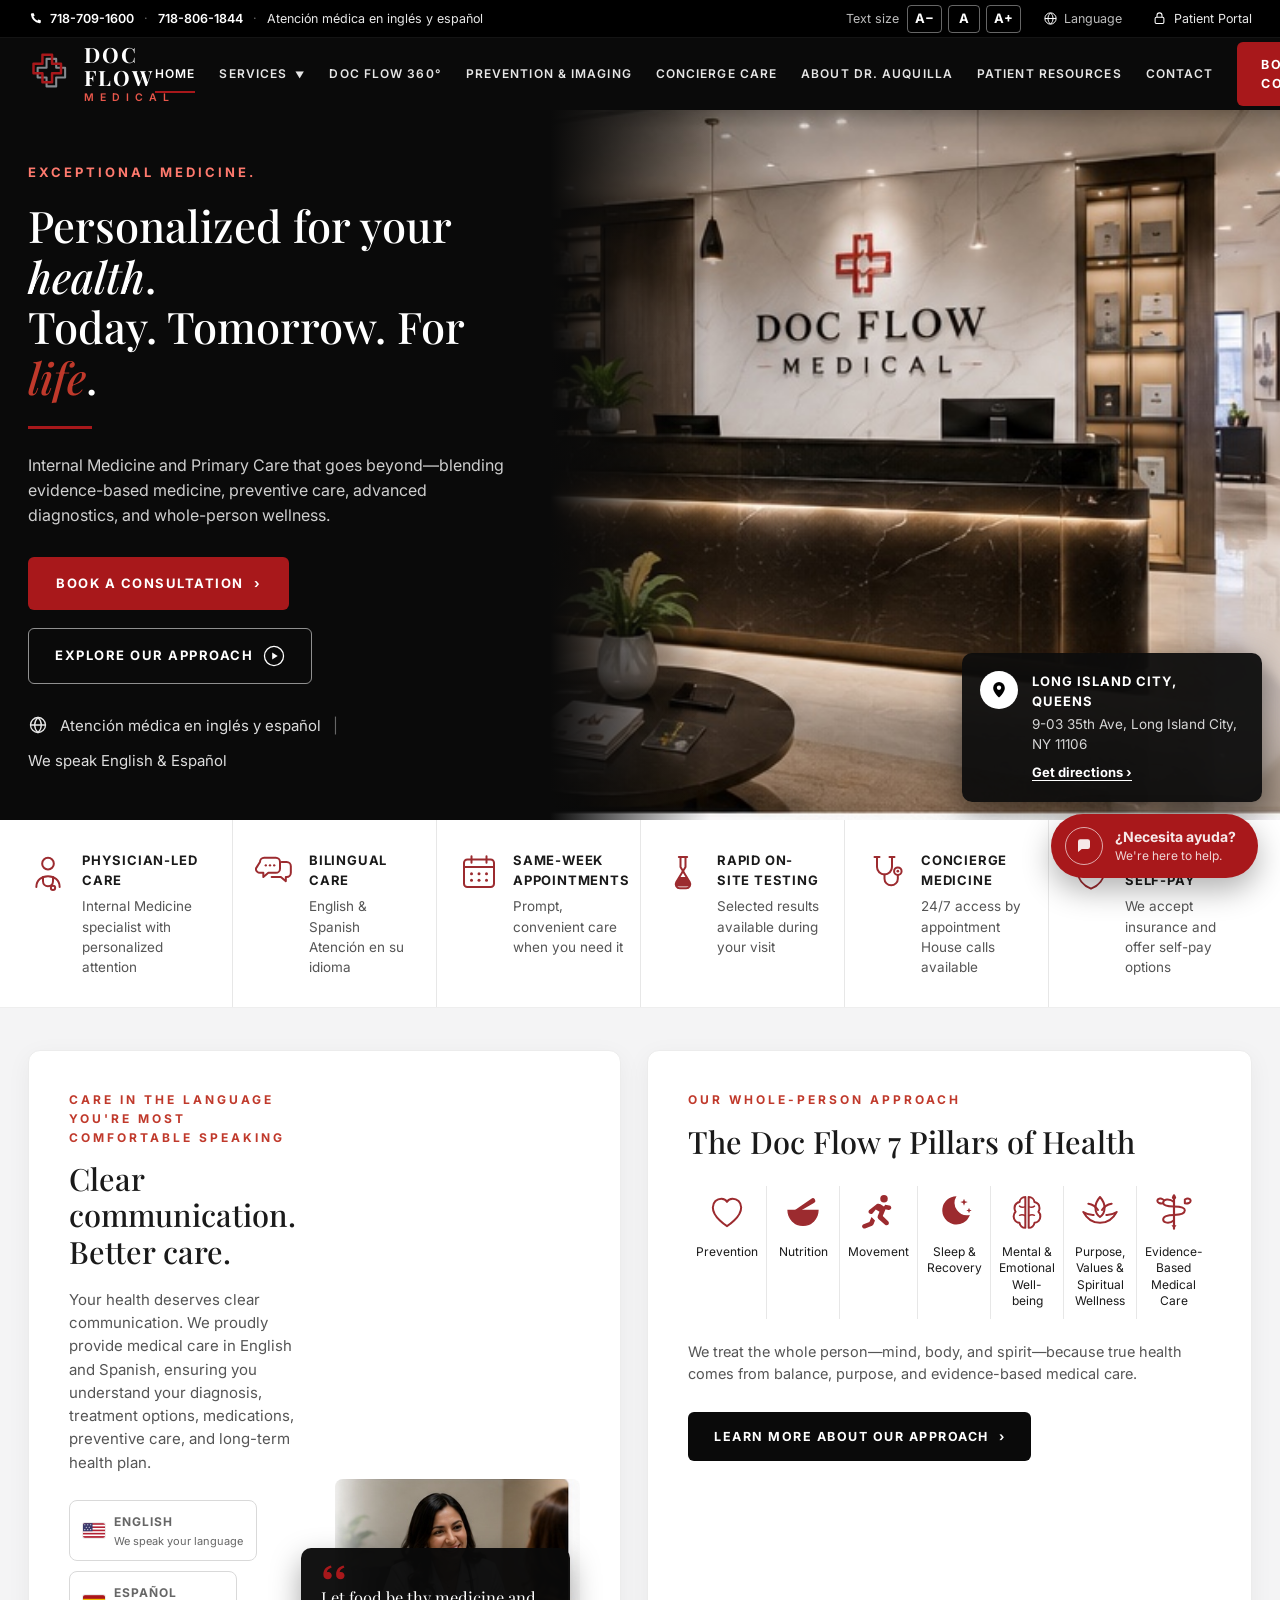
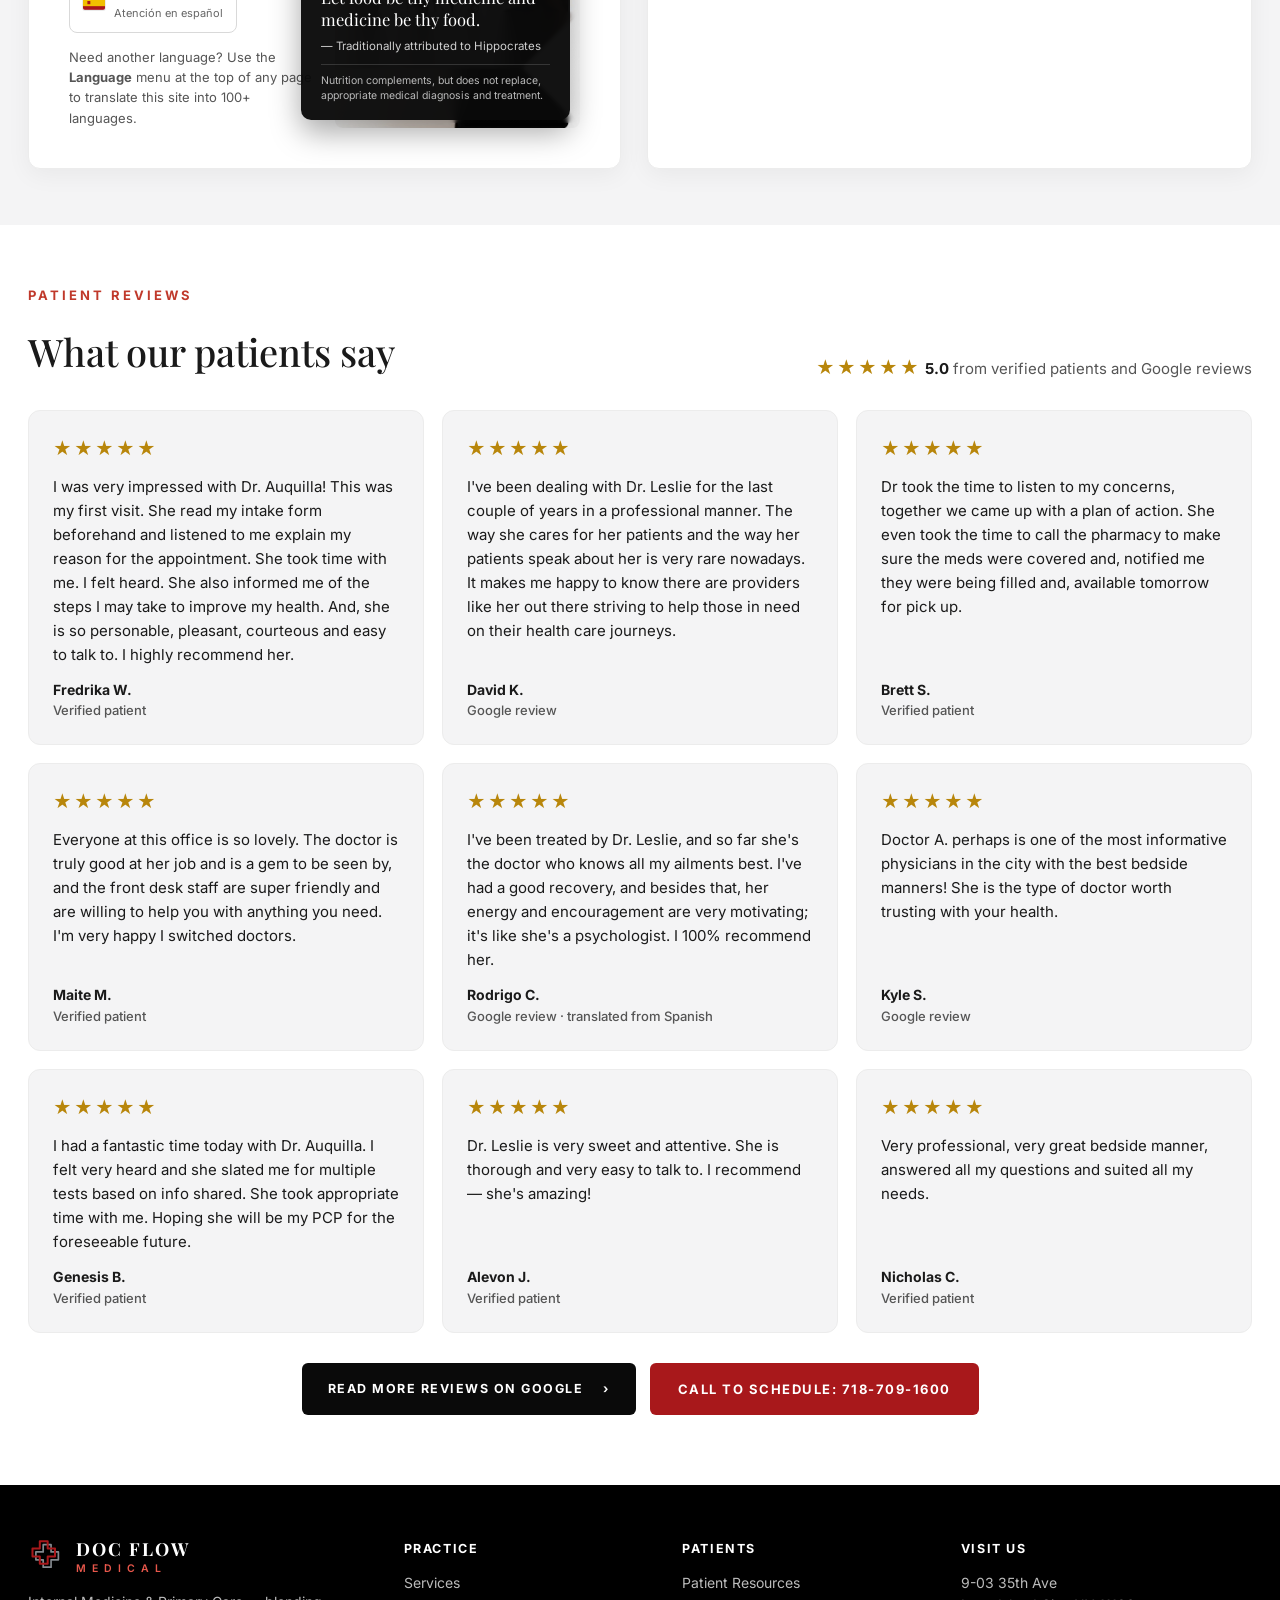
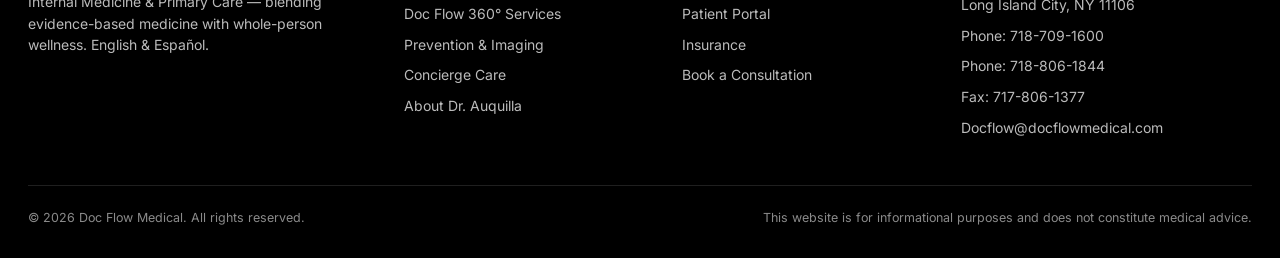
==== commit b28114cc: "Keep Doc Flow brand name untranslated; let nav wrap when page is translated Co-authored-by: royanroc" ====
--- a/index.html
+++ b/index.html
@@ -48,7 +48,7 @@
     <div class="container">
       <a class="brand" href="index.html">
         <img src="assets/logo-mark.svg" alt="Doc Flow Medical logo">
-        <span class="brand-text">
+        <span class="brand-text notranslate" translate="no">
           <span class="brand-name">DOC FLOW</span>
           <span class="brand-sub">MEDICAL</span>
         </span>
@@ -56,7 +56,7 @@
       <nav class="main-nav" id="main-nav" aria-label="Main">
         <a href="index.html" class="active" aria-current="page">Home</a>
         <a href="services.html">Services <span class="caret">▼</span></a>
-        <a href="doc-flow-360.html">Doc Flow 360°</a>
+        <a href="doc-flow-360.html"><span class="notranslate" translate="no">Doc Flow 360°</span></a>
         <a href="prevention-imaging.html">Prevention &amp; Imaging</a>
         <a href="concierge-care.html">Concierge Care</a>
         <a href="about.html">About Dr. Auquilla</a>
@@ -167,7 +167,7 @@
 
       <div class="card card-pillars">
         <p class="eyebrow">Our Whole-Person Approach</p>
-        <h2>The Doc Flow 7 Pillars of Health</h2>
+        <h2>The <span class="notranslate" translate="no">Doc Flow</span> 7 Pillars of Health</h2>
         <div class="pillars-row">
           <div class="pillar"><img src="assets/pillars/pillar-prevention.svg" alt=""><span>Prevention</span></div>
           <div class="pillar"><img src="assets/pillars/pillar-nutrition.svg" alt=""><span>Nutrition</span></div>
@@ -257,7 +257,7 @@
         <div>
           <a class="brand" href="index.html" style="margin-bottom:16px">
             <img src="assets/logo-mark.svg" alt="" style="width:36px;height:36px">
-            <span class="brand-text">
+            <span class="brand-text notranslate" translate="no">
               <span class="brand-name">DOC FLOW</span>
               <span class="brand-sub">MEDICAL</span>
             </span>
@@ -268,7 +268,7 @@
           <h4>Practice</h4>
           <ul>
             <li><a href="services.html">Services</a></li>
-            <li><a href="doc-flow-360.html">Doc Flow 360° Services</a></li>
+            <li><a href="doc-flow-360.html"><span class="notranslate" translate="no">Doc Flow 360°</span> Services</a></li>
             <li><a href="prevention-imaging.html">Prevention &amp; Imaging</a></li>
             <li><a href="concierge-care.html">Concierge Care</a></li>
             <li><a href="about.html">About Dr. Auquilla</a></li>
@@ -295,7 +295,7 @@
         </div>
       </div>
       <div class="footer-note">
-        <span>© 2026 Doc Flow Medical. All rights reserved.</span>
+        <span>© 2026 <span class="notranslate" translate="no">Doc Flow Medical</span>. All rights reserved.</span>
         <span>This website is for informational purposes and does not constitute medical advice.</span>
       </div>
     </div>
--- a/css/styles.css
+++ b/css/styles.css
@@ -66,7 +66,7 @@
 .brand img { width: 44px; height: 44px; }
 .brand-text { line-height: 1.1; }
 .brand-name { display: block; font-family: var(--serif); font-weight: 700; font-size: 1.3125rem; letter-spacing: 2px; color: #fff; }
-.brand-sub { display: block; font-size: 0.6562rem; letter-spacing: 6px; color: var(--red-bright); font-weight: 600; margin-top: 3px; }
+.brand-sub { display: block; font-size: 0.6562rem; letter-spacing: 6px; color: #e8574b; font-weight: 600; margin-top: 3px; }
 .main-nav { display: flex; align-items: center; gap: 24px; }
 .main-nav a { font-size: 0.75rem; font-weight: 600; letter-spacing: 1.1px; color: #e6e6e6; text-transform: uppercase; padding: 8px 0; position: relative; white-space: nowrap; }
 .main-nav a:hover { color: #fff; }
@@ -284,7 +284,7 @@
 }
 
 /* ---------- Client updates: links, reviews, contact, services ---------- */
-.page-body p a, .intake .sub a, .form-note a, .lang-more a { color: var(--red); text-decoration: underline; text-underline-offset: 2px; }
+.page-body p a:not(.btn), .intake .sub a, .form-note a, .lang-more a { color: var(--red); text-decoration: underline; text-underline-offset: 2px; }
 .location-link { display: inline-block; margin-top: 8px; color: #fff; font-weight: 700; font-size: 0.8125rem; text-decoration: underline; text-underline-offset: 3px; }
 .lang-btn { font: inherit; color: inherit; cursor: pointer; text-align: left; }
 .lang-more { margin-top: 14px; font-size: 0.8125rem; color: var(--gray-600); }
@@ -328,4 +328,12 @@
 @media (max-width: 1200px) { .reviews-grid { grid-template-columns: repeat(2, 1fr); } .wide-list { grid-template-columns: repeat(2, 1fr); } }
 @media (max-width: 900px) { .contact-grid { grid-template-columns: 1fr; } .contact-map { position: static; } }
 @media (max-width: 700px) { .reviews-grid, .wide-list { grid-template-columns: 1fr; } .reviews-cta .btn { width: 100%; } }
+@media (max-width: 560px) {
+  .lang-group .a11y-label { position: absolute; width: 1px; height: 1px; overflow: hidden; clip: rect(0 0 0 0); }
+  .translate-slot .goog-te-combo { max-width: 150px; }
+  .chat-widget { padding: 8px; right: 14px; bottom: 14px; }
+  .chat-widget > span:not(.bubble) { display: none; }
+}
 .hero .eyebrow, .page-hero .eyebrow, .s360-hero .eyebrow { color: #ff7a6e; }
+html.translated-ltr .main-nav, html.translated-rtl .main-nav { flex-wrap: wrap; justify-content: flex-end; gap: 2px 16px; }
+html.translated-ltr .main-nav a, html.translated-rtl .main-nav a { white-space: normal; }
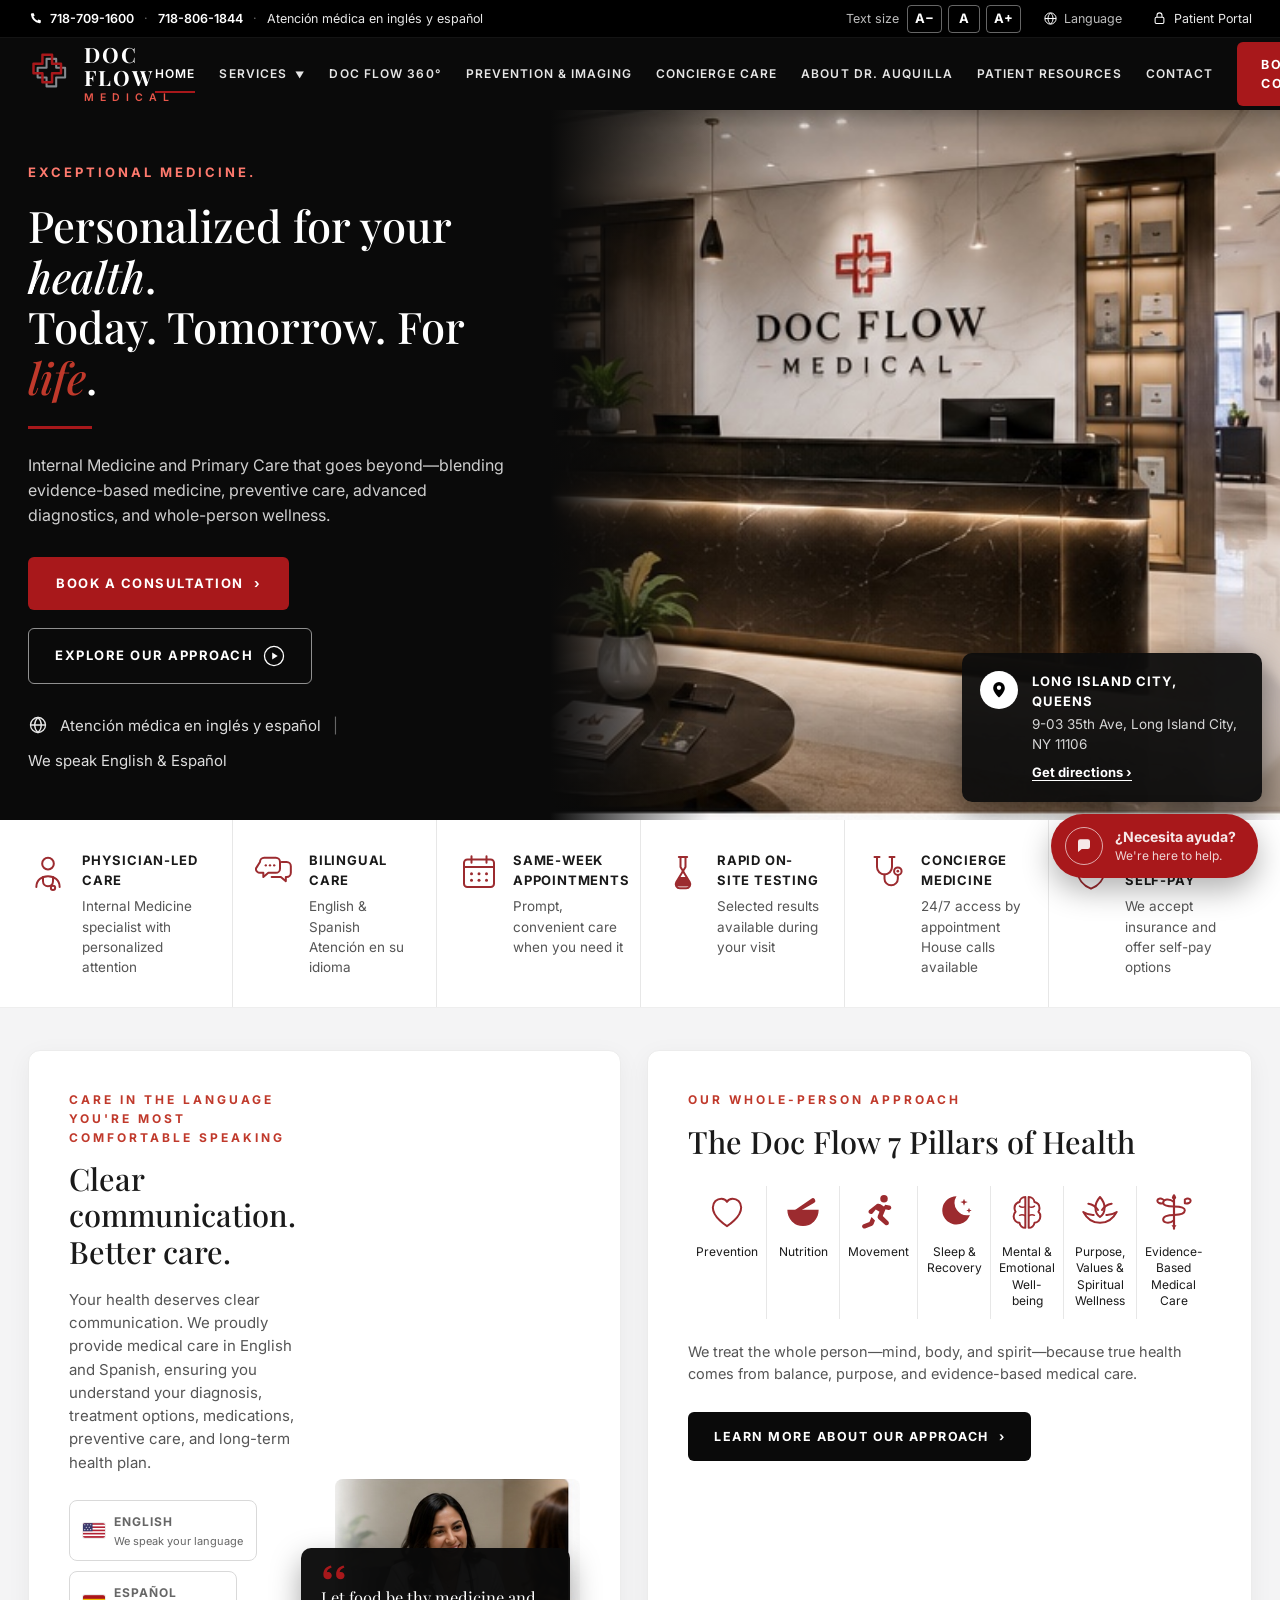
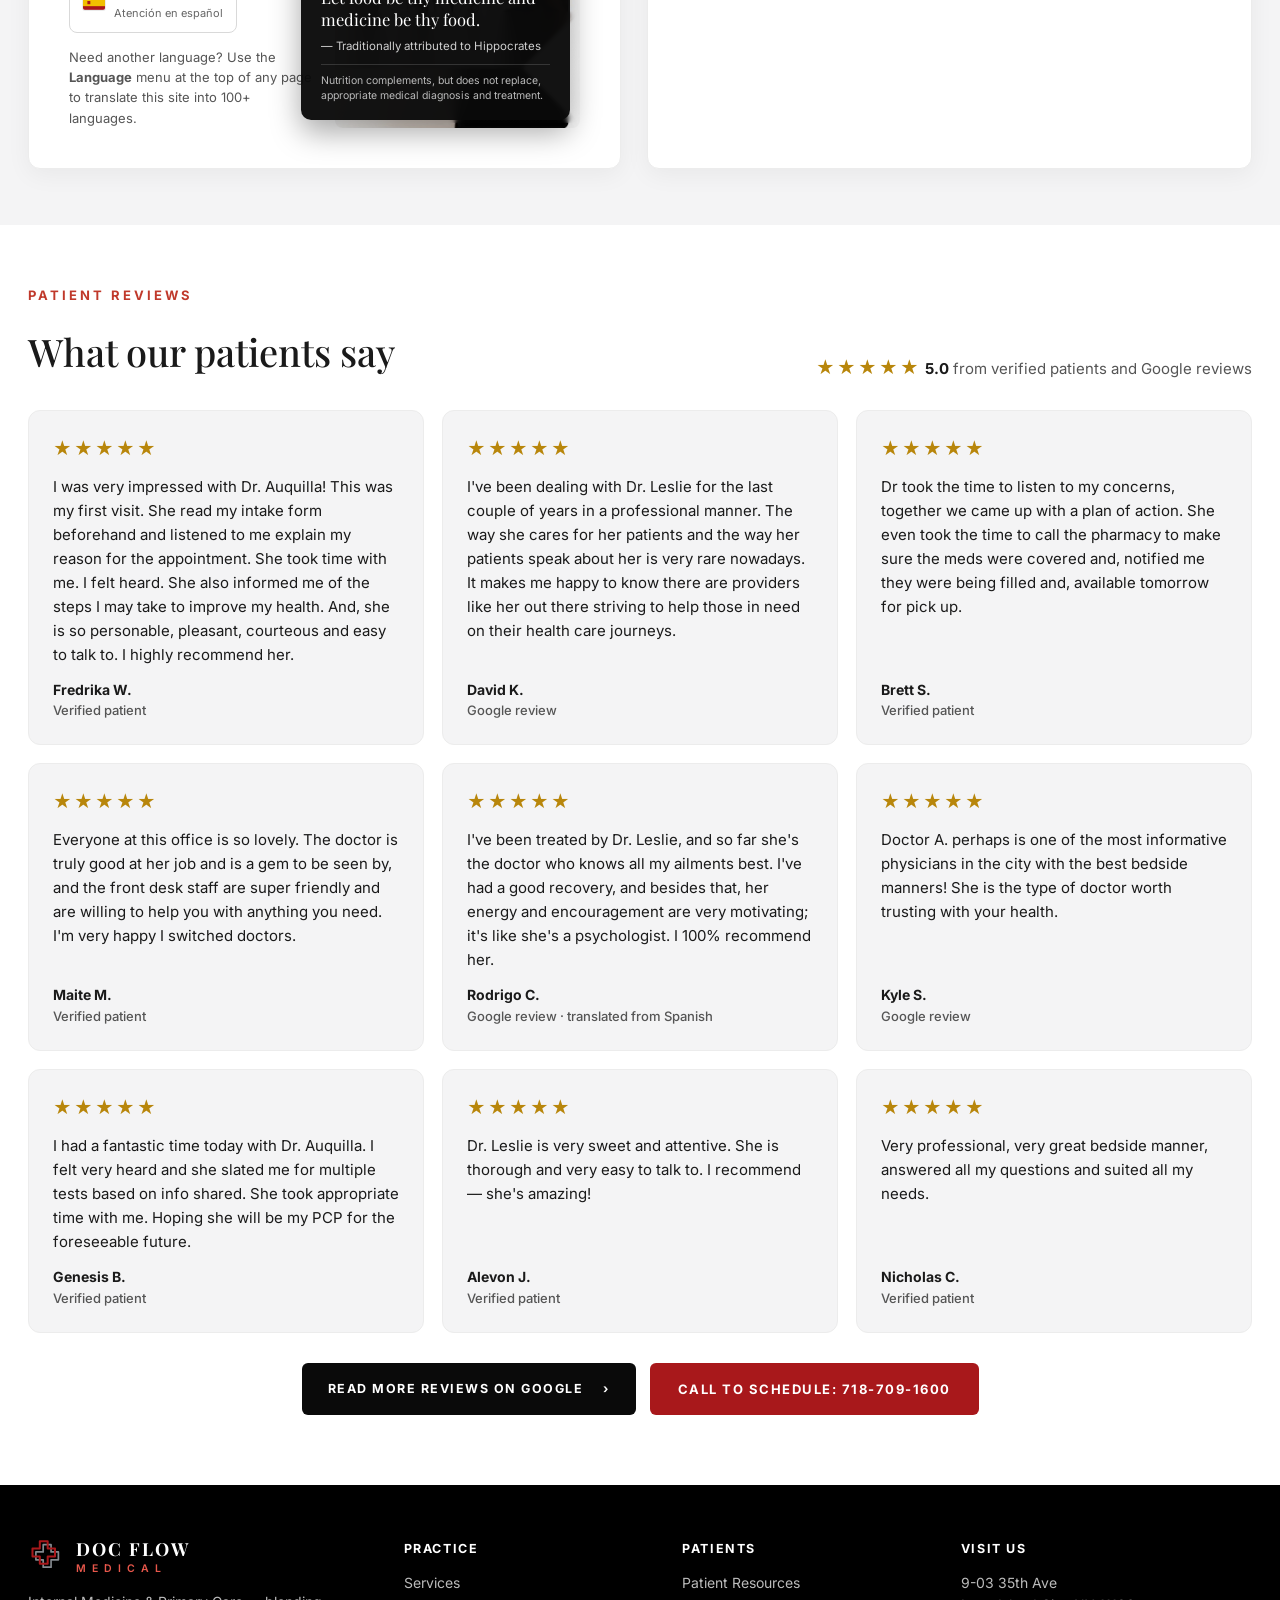
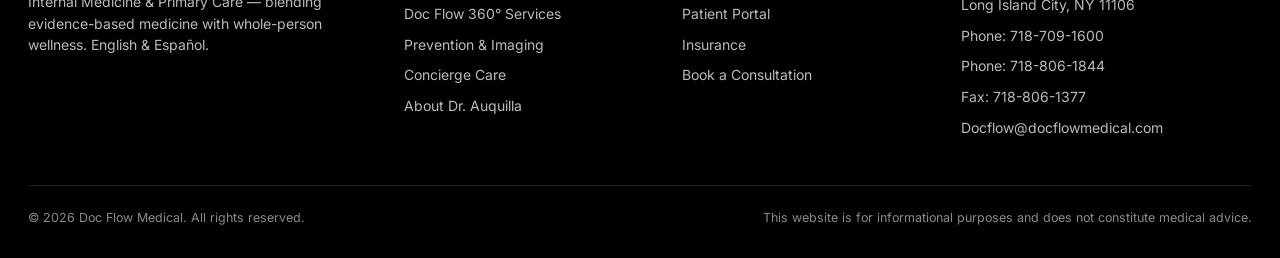
==== commit 1b97785d: "Correct fax to 718-806-1377; mark office hours confirmed and domain migration as later step Co-autho" ====
--- a/index.html
+++ b/index.html
@@ -289,7 +289,7 @@
             <li><a href="https://www.google.com/maps/dir/?api=1&amp;destination=9-03+35th+Ave%2C+Long+Island+City%2C+NY+11106" target="_blank" rel="noopener">9-03 35th Ave<br>Long Island City, NY 11106<span class="visually-hidden"> (opens directions in Google Maps)</span></a></li>
             <li>Phone: <a href="tel:+17187091600">718-709-1600</a></li>
             <li>Phone: <a href="tel:+17188061844">718-806-1844</a></li>
-            <li>Fax: 717-806-1377</li>
+            <li>Fax: 718-806-1377</li>
             <li><a href="mailto:Docflow@docflowmedical.com">Docflow@docflowmedical.com</a></li>
           </ul>
         </div>
